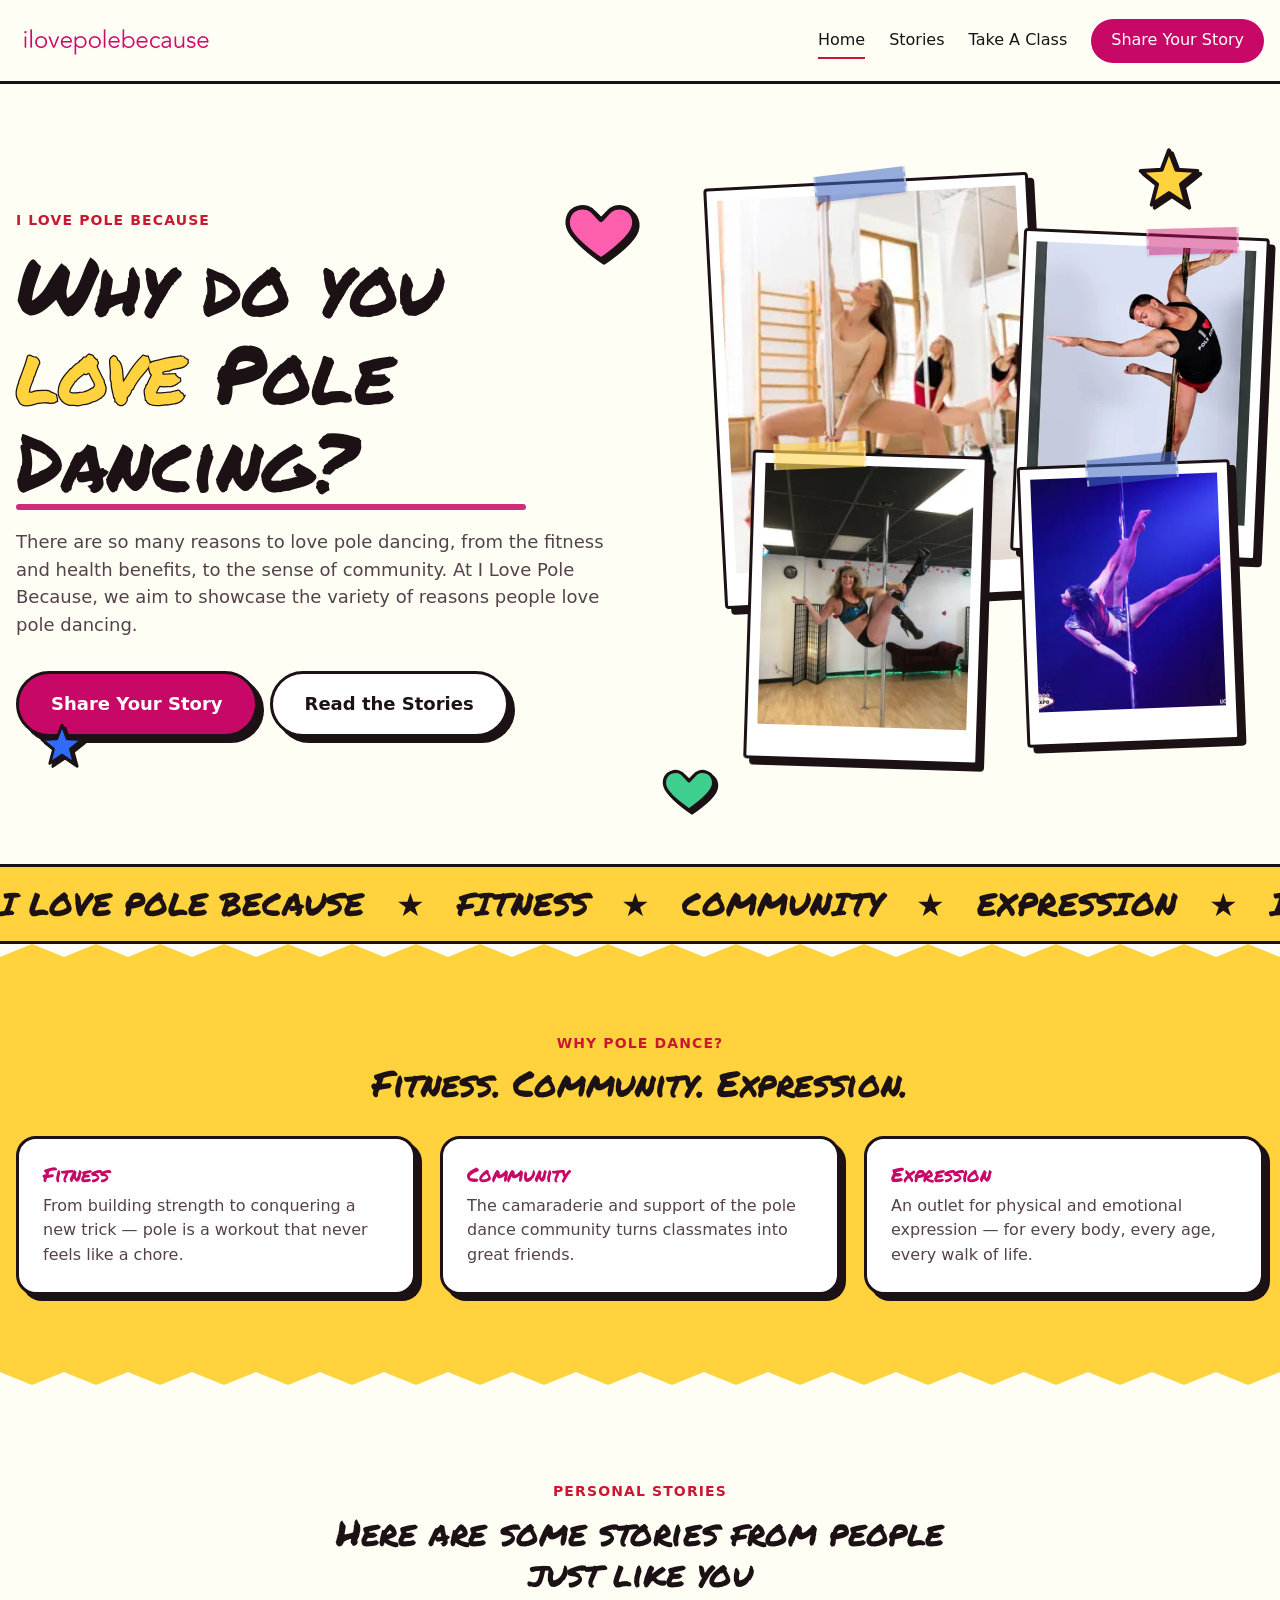
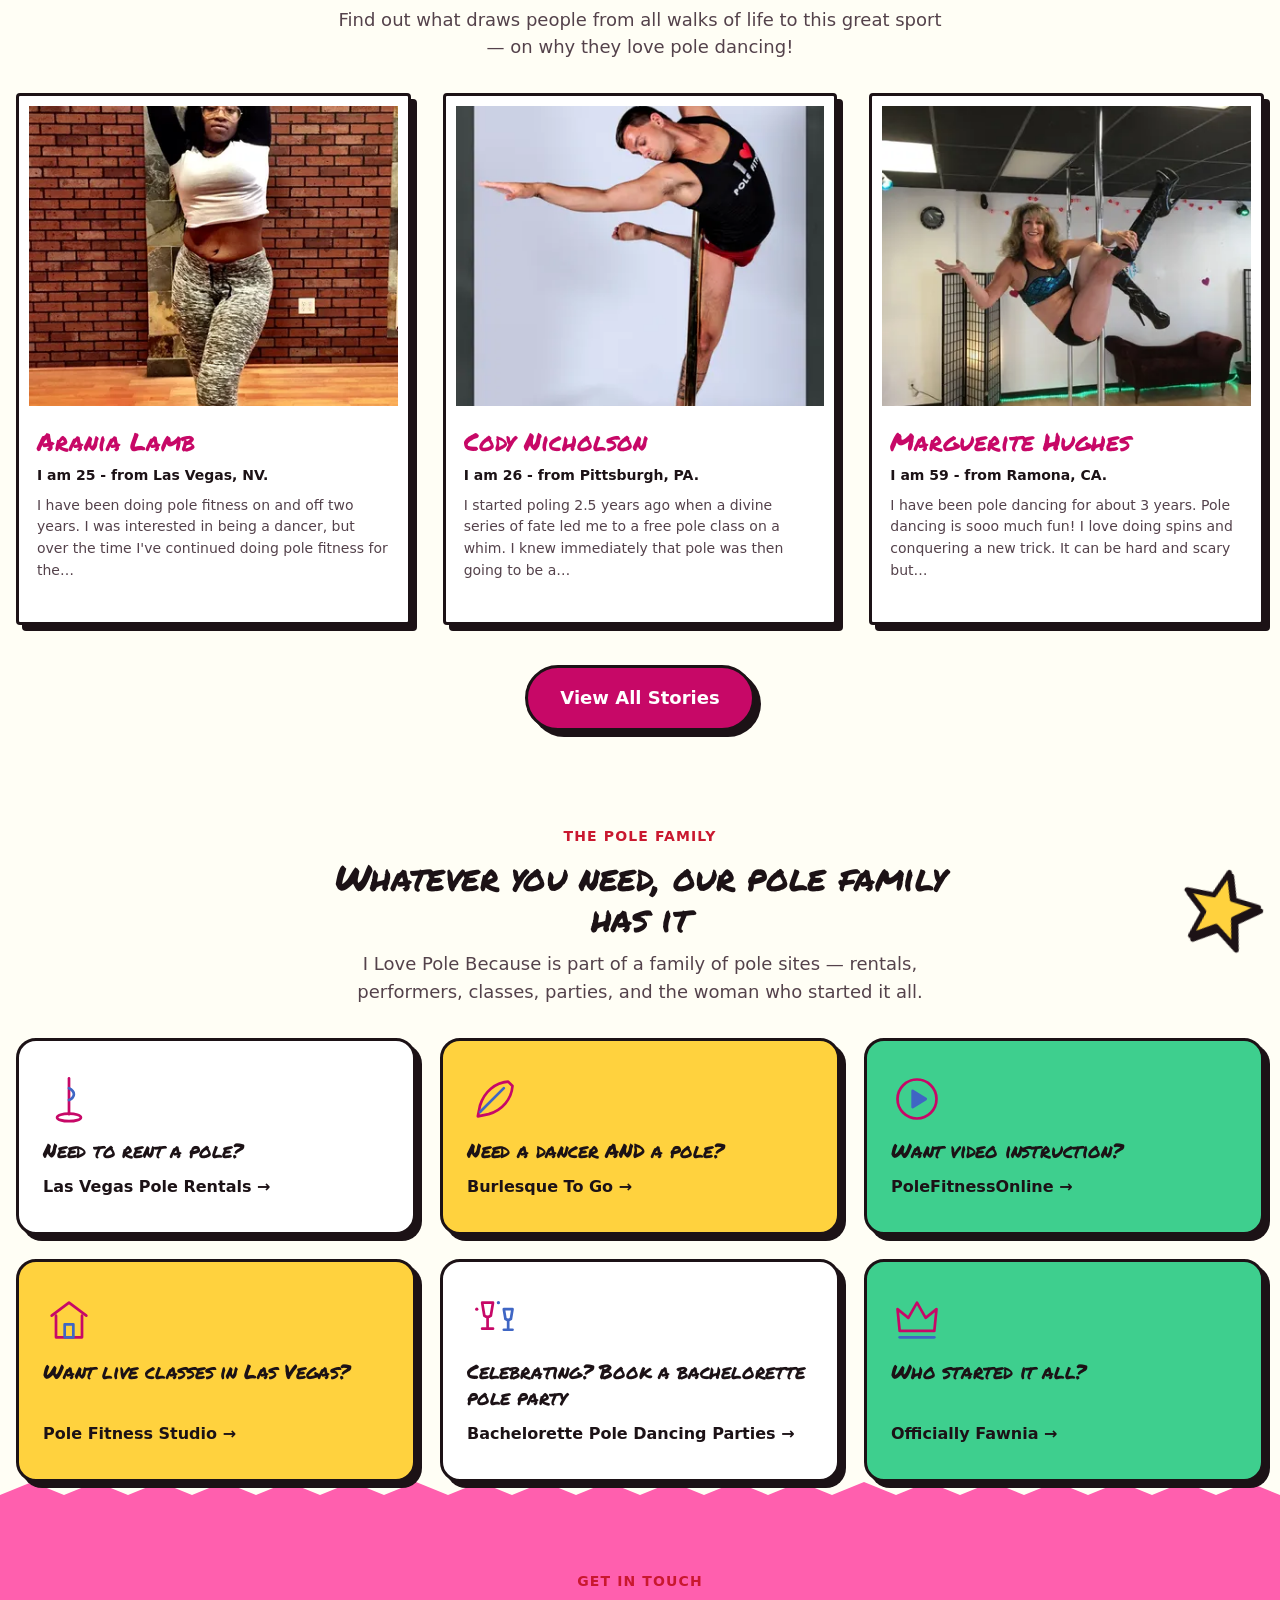
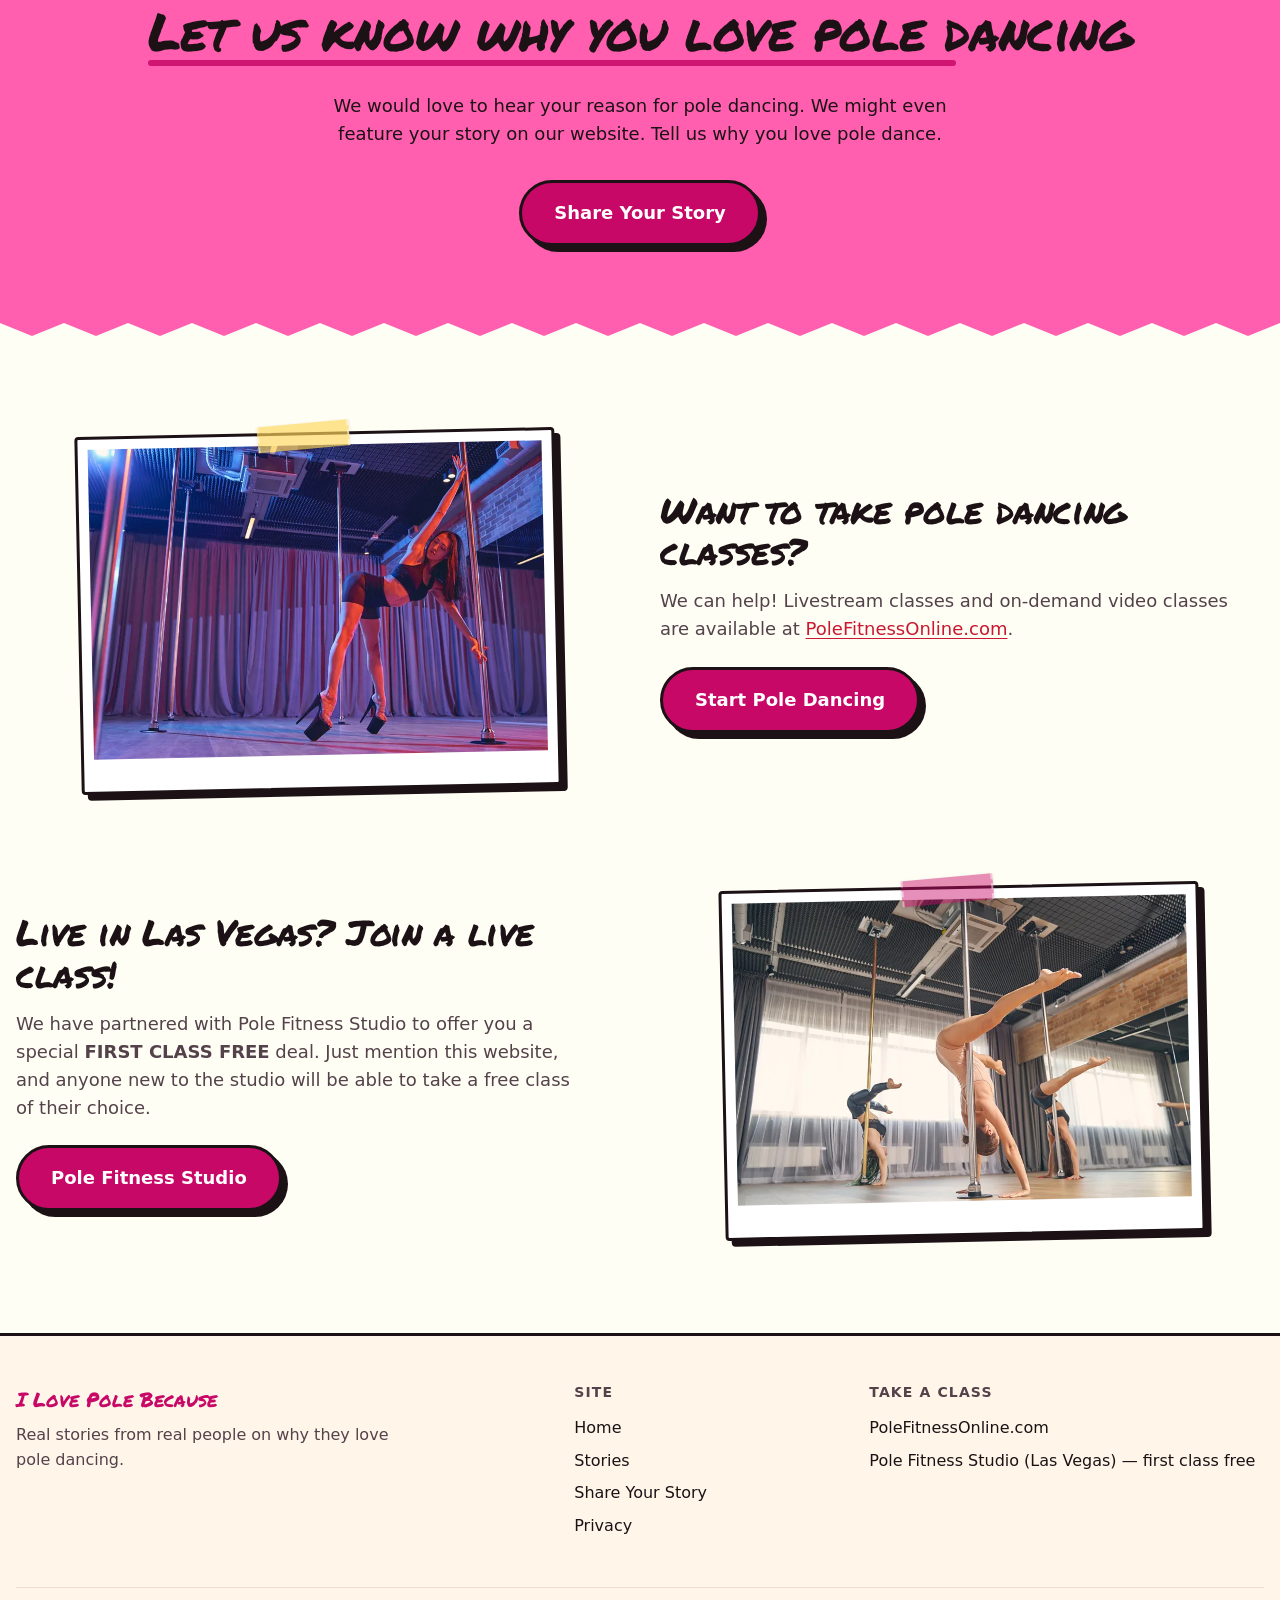
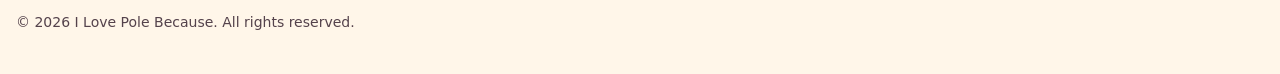
==== index.html @ b6f9822b "website" ====
<!DOCTYPE html><html lang=en><head><meta charset=utf-8><meta content="width=device-width,initial-scale=1" name=viewport><meta content="IE=edge" http-equiv=X-UA-Compatible><title>Why Do You Love Pole Dancing? | I Love Pole Because</title><meta content="There are so many reasons to love pole dancing — fitness, community, expression. Read real stories from real people and share your own reason." name=description><link href=https://ilovepolebecause.com/ rel=canonical><meta content=website property=og:type><meta content="Why Do You Love Pole Dancing? | I Love Pole Because" property=og:title><meta content="There are so many reasons to love pole dancing — fitness, community, expression. Read real stories from real people and share your own reason." property=og:description><meta content=https://ilovepolebecause.com/ property=og:url><meta content=https://ilovepolebecause.com/og-image.png property=og:image><meta content="I Love Pole Because" property=og:site_name><meta content=summary_large_image name=twitter:card><meta content="Why Do You Love Pole Dancing? | I Love Pole Because" name=twitter:title><meta content="There are so many reasons to love pole dancing — fitness, community, expression. Read real stories from real people and share your own reason." name=twitter:description><meta content=https://ilovepolebecause.com/og-image.png name=twitter:image><link href=/favicon.svg rel=icon type=image/svg+xml><link href=/apple-touch-icon.png rel=apple-touch-icon sizes=180x180><link href=/site.webmanifest rel=manifest><script type=application/ld+json>{"@context":"https://schema.org","@type":"WebSite","name":"I Love Pole Because","url":"https://ilovepolebecause.com/","description":"Community stories on why people love pole dancing — fitness, community, and expression."}</script><script type=application/ld+json>{"@context":"https://schema.org","@type":"Organization","name":"I Love Pole Because","url":"https://ilovepolebecause.com/","logo":"https://ilovepolebecause.com/apple-touch-icon.png"}</script><meta content="Astro v4.16.19" name=generator><link href=/_astro/privacy.BnAKYI0w.css rel=stylesheet><link href=/_astro/index.BjNlOLE4.css rel=stylesheet><style>.btn[data-astro-cid-vnzlvqnm]{display:inline-flex;align-items:center;justify-content:center;gap:var(--space-2);padding:var(--space-3) var(--space-6);border-radius:var(--radius-full);font:inherit;font-weight:var(--fw-bold);text-decoration:none;cursor:pointer;border:var(--border-chunky);box-shadow:var(--shadow-hard);transition:transform var(--duration-fast) var(--ease-out),box-shadow var(--duration-fast) var(--ease-out),background var(--duration-fast) var(--ease-out);min-height:48px;min-width:44px}.btn[data-astro-cid-vnzlvqnm]:hover{transform:translate(-2px,-2px);box-shadow:var(--shadow-hard-lg)}.btn[data-astro-cid-vnzlvqnm]:active{transform:translate(2px,2px);box-shadow:var(--shadow-hard-sm)}.btn--lg[data-astro-cid-vnzlvqnm]{padding:var(--space-4) var(--space-8);font-size:var(--fs-lg)}.btn--primary[data-astro-cid-vnzlvqnm]{background:var(--color-primary);color:var(--color-primary-contrast)}.btn--secondary[data-astro-cid-vnzlvqnm]{background:var(--color-pop-yellow);color:var(--color-ink)}.btn--ghost[data-astro-cid-vnzlvqnm]{background:#fff;color:var(--color-ink)}.btn--full[data-astro-cid-vnzlvqnm]{width:100%}@media (prefers-reduced-motion:reduce){.btn[data-astro-cid-vnzlvqnm]:active,.btn[data-astro-cid-vnzlvqnm]:hover{transform:none}}</style><script type=module>const m=document.documentElement;m.classList.add("js");const u=window.matchMedia("(prefers-reduced-motion: reduce)").matches,a=document.querySelectorAll(".reveal, .reveal-scale, [data-stagger]");if(document.querySelectorAll("[data-stagger]").forEach(e=>{Array.from(e.children).forEach((e,t)=>{e.style.transitionDelay=u?"0ms":80*t+"ms"})}),u||!("IntersectionObserver"in window))a.forEach(e=>e.classList.add("in-view"));else{const e=e=>{e.classList.add("in-view")},t=new IntersectionObserver(n=>{for(const o of n)o.isIntersecting&&(e(o.target),t.unobserve(o.target))},{threshold:0,rootMargin:"0px 0px -6% 0px"});let n=!1;const o=()=>{n=!1;const o=window.innerHeight;a.forEach(n=>{if(n.classList.contains("in-view"))return;const r=n.getBoundingClientRect();r.top<.94*o&&r.bottom>0&&(e(n),t.unobserve(n))})},r=()=>{n||(n=!0,requestAnimationFrame(o))};window.addEventListener("scroll",r,{passive:!0}),window.addEventListener("resize",r,{passive:!0}),window.addEventListener("load",o),setTimeout(o,300),setTimeout(()=>{a.forEach(e)},3500),a.forEach(e=>t.observe(e))}const n=document.getElementById("mobile-nav-toggle"),o=document.getElementById("mobile-nav-drawer");if(o&&o.parentElement!==document.body&&document.body.appendChild(o),n&&o){const e=()=>{n.setAttribute("aria-expanded","false"),n.setAttribute("aria-label","Open menu"),o.setAttribute("hidden",""),document.body.style.overflow=""},t=()=>{n.setAttribute("aria-expanded","true"),n.setAttribute("aria-label","Close menu"),o.removeAttribute("hidden"),document.body.style.overflow="hidden",o.querySelector("a")?.focus()};n.addEventListener("click",()=>{"true"===n.getAttribute("aria-expanded")?e():t()}),o.addEventListener("click",t=>{t.target.closest("a")&&e()}),document.addEventListener("keydown",t=>{"Escape"===t.key&&"true"===n.getAttribute("aria-expanded")&&(e(),n.focus())})}</script><script type=module src=/_astro/page.DTIbhfSr.js></script></head><body><a href=#main class=skip-link>Skip to content</a><header class=site-header data-astro-cid-3ef6ksr2><div class=container data-astro-cid-3ef6ksr2><a href=/ class=logo aria-label="I Love Pole Because — home" data-astro-cid-3ef6ksr2><img alt="I Love Pole Because" decoding=async height=57 loading=eager src=/_astro/logo.DSgeP44o_1HHXgK.webp srcset="/_astro/logo.DSgeP44o_ZuIEVB.webp, /_astro/logo.DSgeP44o_1AsokJ.webp 2x" width=200 data-astro-cid-3ef6ksr2></a><nav aria-label=Primary class=primary-nav data-astro-cid-dmqpwcec><ul data-astro-cid-dmqpwcec><li data-astro-cid-dmqpwcec><a href=/ data-astro-cid-dmqpwcec aria-current=page>Home</a></li><li data-astro-cid-dmqpwcec><a href=/stories data-astro-cid-dmqpwcec>Stories</a></li><li data-astro-cid-dmqpwcec><a href=https://www.polefitnessonline.com rel="noopener noreferrer" target=_blank data-astro-cid-dmqpwcec>Take A Class</a></li><li data-astro-cid-dmqpwcec><a href=/share-your-story class=nav-cta data-astro-cid-dmqpwcec>Share Your Story</a></li></ul></nav><div class=mobile-nav-wrap data-astro-cid-37bvxqo4><button aria-controls=mobile-nav-drawer aria-expanded=false aria-label="Open menu" data-astro-cid-37bvxqo4 id=mobile-nav-toggle type=button><svg viewBox="0 0 24 24" aria-hidden=true class=icon-open height=26 width=26 data-astro-cid-37bvxqo4><path d="M3 6h18v2.5H3zM3 10.75h18v2.5H3zM3 15.5h18V18H3z" fill=currentColor data-astro-cid-37bvxqo4></path></svg> <svg viewBox="0 0 24 24" aria-hidden=true class=icon-close height=26 width=26 data-astro-cid-37bvxqo4><path d="M5.3 3.5 12 10.2l6.7-6.7 1.8 1.8L13.8 12l6.7 6.7-1.8 1.8L12 13.8l-6.7 6.7-1.8-1.8L10.2 12 3.5 5.3z" fill=currentColor data-astro-cid-37bvxqo4></path></svg></button><div class=drawer data-astro-cid-37bvxqo4 hidden id=mobile-nav-drawer><nav aria-label="Mobile primary" data-astro-cid-37bvxqo4><ul data-astro-cid-37bvxqo4><li data-astro-cid-37bvxqo4><a href=/ data-astro-cid-37bvxqo4>Home</a></li><li data-astro-cid-37bvxqo4><a href=/stories data-astro-cid-37bvxqo4>Stories</a></li><li data-astro-cid-37bvxqo4><a href=/share-your-story data-astro-cid-37bvxqo4>Share Your Story</a></li><li data-astro-cid-37bvxqo4><a href=https://www.polefitnessonline.com rel="noopener noreferrer" target=_blank data-astro-cid-37bvxqo4>Take A Class</a></li></ul></nav></div></div></div></header><main id=main><section class=hero data-astro-cid-j7pv25f6><svg viewBox="0 0 24 24" aria-hidden=true class="sticker doodle doodle-heart-1" height=76 width=76 data-astro-cid-j7pv25f6><path d="M12 21s-7.5-4.9-9.8-9C.6 9 1.7 5.6 4.8 4.7c1.9-.6 4 .1 5.2 1.7L12 8.5l2-2.1c1.2-1.6 3.3-2.3 5.2-1.7 3.1.9 4.2 4.3 2.6 7.3-2.3 4.1-9.8 9-9.8 9z" fill=var(--color-pop-pink) stroke=var(--color-ink) stroke-linejoin=round stroke-width=1.4 data-astro-cid-j7pv25f6></path></svg> <svg viewBox="0 0 24 24" aria-hidden=true class="sticker doodle doodle--slow doodle-star-1" height=68 width=68 data-astro-cid-j7pv25f6><path d="m12 1.5 2.6 6.9 7.4.4-5.8 4.7 1.9 7.2L12 16.6l-6.1 4.1 1.9-7.2L2 8.8l7.4-.4z" fill=var(--color-pop-yellow) stroke=var(--color-ink) stroke-linejoin=round stroke-width=1.4 data-astro-cid-j7pv25f6></path></svg> <svg viewBox="0 0 24 24" aria-hidden=true class="sticker doodle doodle-star-2" height=48 width=48 data-astro-cid-j7pv25f6><path d="m12 1.5 2.6 6.9 7.4.4-5.8 4.7 1.9 7.2L12 16.6l-6.1 4.1 1.9-7.2L2 8.8l7.4-.4z" fill=var(--color-pop-blue) stroke=var(--color-ink) stroke-linejoin=round stroke-width=1.4 data-astro-cid-j7pv25f6></path></svg> <svg viewBox="0 0 24 24" aria-hidden=true class="sticker doodle doodle--slow doodle-heart-2" height=56 width=56 data-astro-cid-j7pv25f6><path d="M12 21s-7.5-4.9-9.8-9C.6 9 1.7 5.6 4.8 4.7c1.9-.6 4 .1 5.2 1.7L12 8.5l2-2.1c1.2-1.6 3.3-2.3 5.2-1.7 3.1.9 4.2 4.3 2.6 7.3-2.3 4.1-9.8 9-9.8 9z" fill=var(--color-pop-mint) stroke=var(--color-ink) stroke-linejoin=round stroke-width=1.4 data-astro-cid-j7pv25f6></path></svg><div class=container data-astro-cid-j7pv25f6><div class="reveal copy" data-astro-cid-j7pv25f6><p class=eyebrow data-astro-cid-j7pv25f6>I Love Pole Because</p><h1 class=marker-underline data-astro-cid-j7pv25f6>Why do you <span class=text-outline data-astro-cid-j7pv25f6>love</span> Pole Dancing?</h1><p class=subtitle data-astro-cid-j7pv25f6>There are so many reasons to love pole dancing, from the fitness and health benefits, to the sense of community. At I Love Pole Because, we aim to showcase the variety of reasons people love pole dancing.</p><div class=ctas data-astro-cid-j7pv25f6><a href=/share-your-story class="btn btn--lg btn--primary" data-astro-cid-vnzlvqnm>Share Your Story</a> <a href=/stories class="btn btn--lg btn--ghost" data-astro-cid-vnzlvqnm>Read the Stories</a></div></div><div class="collage reveal-scale" data-astro-cid-j7pv25f6 aria-label="A scrapbook collage of pole dancers from our community" role=img><figure class="polaroid c1" data-astro-cid-j7pv25f6><span aria-hidden=true class="tape tape-c1" data-astro-cid-j7pv25f6></span> <img alt="Pole dancer holding a graceful pose mid-spin" decoding=async height=833 loading=eager src=/_astro/hero-poledancing.CR6khk5w_2xs3o.webp srcset="/_astro/hero-poledancing.CR6khk5w_1PCtEp.webp 420w, /_astro/hero-poledancing.CR6khk5w_Z9oNBc.webp 700w" width=1249 data-astro-cid-j7pv25f6 sizes="(min-width: 1024px) 22rem, 60vw"></figure><figure class="polaroid c2" data-astro-cid-j7pv25f6><span aria-hidden=true class="tape tape--pink tape-c2" data-astro-cid-j7pv25f6></span> <img alt="Cody holding a strength pose on the pole" decoding=async height=2115 loading=eager src=/_astro/cody-nicholson.CJRZMHO8_Z2mYiAW.webp srcset="/_astro/cody-nicholson.CJRZMHO8_Z1mJ6AX.webp 300w, /_astro/cody-nicholson.CJRZMHO8_MAdy4.webp 520w" width=1439 data-astro-cid-j7pv25f6 sizes="(min-width: 1024px) 16rem, 45vw"></figure><figure class="polaroid c3" data-astro-cid-j7pv25f6><span aria-hidden=true class="tape tape--yellow tape-c3" data-astro-cid-j7pv25f6></span> <img alt="Marguerite spinning on the pole" decoding=async height=1600 loading=lazy src=/_astro/marguerite-hughes.D23QS0Qe_ZQMxcm.webp srcset="/_astro/marguerite-hughes.D23QS0Qe_B0l0O.webp 300w, /_astro/marguerite-hughes.D23QS0Qe_Z2iQsD5.webp 520w" width=1200 data-astro-cid-j7pv25f6 sizes="(min-width: 1024px) 15rem, 42vw"></figure><figure class="polaroid c4" data-astro-cid-j7pv25f6><span aria-hidden=true class="tape tape-c4" data-astro-cid-j7pv25f6></span> <img alt="Boris performing at Pole Expo in Las Vegas" decoding=async height=3541 loading=lazy src=/_astro/boris-kynonesz.UvV1H9ny_2n1Uyz.webp srcset="/_astro/boris-kynonesz.UvV1H9ny_Z1MufNr.webp 300w, /_astro/boris-kynonesz.UvV1H9ny_mP4lA.webp 520w" width=3541 data-astro-cid-j7pv25f6 sizes="(min-width: 1024px) 14rem, 40vw"></figure></div></div></section><div class=marquee role=presentation><div class=marquee-track><div class=marquee-chunk><span>I LOVE POLE BECAUSE</span><span aria-hidden=true>★</span><span>FITNESS</span><span aria-hidden=true>★</span><span>COMMUNITY</span><span aria-hidden=true>★</span><span>EXPRESSION</span><span aria-hidden=true>★</span></div><div class=marquee-chunk aria-hidden=true><span>I LOVE POLE BECAUSE</span><span>★</span><span>FITNESS</span><span>★</span><span>COMMUNITY</span><span>★</span><span>EXPRESSION</span><span>★</span></div></div></div><svg viewBox="0 0 1200 26" aria-hidden=true class=zigzag preserveAspectRatio=none><path d="M0 26 L0 13 L30 0 L60 13 L90 0 L120 13 L150 0 L180 13 L210 0 L240 13 L270 0 L300 13 L330 0 L360 13 L390 0 L420 13 L450 0 L480 13 L510 0 L540 13 L570 0 L600 13 L630 0 L660 13 L690 0 L720 13 L750 0 L780 13 L810 0 L840 13 L870 0 L900 13 L930 0 L960 13 L990 0 L1020 13 L1050 0 L1080 13 L1110 0 L1140 13 L1170 0 L1200 13 L1200 26 Z" fill=var(--color-pop-yellow)></path></svg><section class="band band--yellow reasons-band" data-astro-cid-j7pv25f6><div class=container data-astro-cid-j7pv25f6><header class="section-header section-header--center" data-astro-cid-wk2votdk><p class=eyebrow data-astro-cid-wk2votdk>Why Pole Dance?</p><h2 data-astro-cid-wk2votdk>Fitness. Community. Expression.</h2></header><div class="grid reasons" data-astro-cid-j7pv25f6 data-stagger><div class=card data-astro-cid-dohjnao5><h3 data-astro-cid-dohjnao5>Fitness</h3><p data-astro-cid-dohjnao5>From building strength to conquering a new trick — pole is a workout that never feels like a chore.</p></div><div class=card data-astro-cid-dohjnao5><h3 data-astro-cid-dohjnao5>Community</h3><p data-astro-cid-dohjnao5>The camaraderie and support of the pole dance community turns classmates into great friends.</p></div><div class=card data-astro-cid-dohjnao5><h3 data-astro-cid-dohjnao5>Expression</h3><p data-astro-cid-dohjnao5>An outlet for physical and emotional expression — for every body, every age, every walk of life.</p></div></div></div></section><svg viewBox="0 0 1200 26" aria-hidden=true class=zigzag preserveAspectRatio=none style=transform:scaleY(-1)><path d="M0 26 L0 13 L30 0 L60 13 L90 0 L120 13 L150 0 L180 13 L210 0 L240 13 L270 0 L300 13 L330 0 L360 13 L390 0 L420 13 L450 0 L480 13 L510 0 L540 13 L570 0 L600 13 L630 0 L660 13 L690 0 L720 13 L750 0 L780 13 L810 0 L840 13 L870 0 L900 13 L930 0 L960 13 L990 0 L1020 13 L1050 0 L1080 13 L1110 0 L1140 13 L1170 0 L1200 13 L1200 26 Z" fill=var(--color-pop-yellow)></path></svg><section class=container data-astro-cid-j7pv25f6><header class="section-header section-header--center" data-astro-cid-wk2votdk><p class=eyebrow data-astro-cid-wk2votdk>Personal Stories</p><h2 data-astro-cid-wk2votdk>Here are some stories from people just like you</h2><p class=description data-astro-cid-wk2votdk>Find out what draws people from all walks of life to this great sport — on why they love pole dancing!</p></header><div class="grid highlights" data-astro-cid-j7pv25f6 data-stagger><a href=/stories#arania-lamb class="polaroid story-polaroid" data-astro-cid-j7pv25f6><img alt="Arania mid-pose on the pole in Las Vegas" decoding=async height=1610 loading=lazy src=/_astro/arania-lamb.CVPD_vzg_1etMOR.webp srcset="/_astro/arania-lamb.CVPD_vzg_1w9VDp.webp 400w, /_astro/arania-lamb.CVPD_vzg_DlVoa.webp 800w" width=896 data-astro-cid-j7pv25f6 sizes="(min-width: 768px) 30vw, 100vw"><p class=story-name data-astro-cid-j7pv25f6>Arania Lamb</p><p class=story-byline data-astro-cid-j7pv25f6>I am 25 - from Las Vegas, NV.</p><p class=story-excerpt data-astro-cid-j7pv25f6>I have been doing pole fitness on and off two years. I was interested in being a dancer, but over the time I&#39;ve continued doing pole fitness for the…</p></a><a href=/stories#cody-nicholson class="polaroid story-polaroid" data-astro-cid-j7pv25f6><img alt="Cody holding a strength pose on the pole" decoding=async height=2115 loading=lazy src=/_astro/cody-nicholson.CJRZMHO8_EKPbe.webp srcset="/_astro/cody-nicholson.CJRZMHO8_xejRD.webp 400w, /_astro/cody-nicholson.CJRZMHO8_ZkyFmB.webp 800w" width=1439 data-astro-cid-j7pv25f6 sizes="(min-width: 768px) 30vw, 100vw"><p class=story-name data-astro-cid-j7pv25f6>Cody Nicholson</p><p class=story-byline data-astro-cid-j7pv25f6>I am 26 - from Pittsburgh, PA.</p><p class=story-excerpt data-astro-cid-j7pv25f6>I started poling 2.5 years ago when a divine series of fate led me to a free pole class on a whim. I knew immediately that pole was then going to be a…</p></a><a href=/stories#marguerite-hughes class="polaroid story-polaroid" data-astro-cid-j7pv25f6><img alt="Marguerite spinning on the pole" decoding=async height=1600 loading=lazy src=/_astro/marguerite-hughes.D23QS0Qe_Z1qF8sA.webp srcset="/_astro/marguerite-hughes.D23QS0Qe_Z2kbk74.webp 400w, /_astro/marguerite-hughes.D23QS0Qe_1RcNrC.webp 800w" width=1200 data-astro-cid-j7pv25f6 sizes="(min-width: 768px) 30vw, 100vw"><p class=story-name data-astro-cid-j7pv25f6>Marguerite Hughes</p><p class=story-byline data-astro-cid-j7pv25f6>I am 59 - from Ramona, CA.</p><p class=story-excerpt data-astro-cid-j7pv25f6>I have been pole dancing for about 3 years. Pole dancing is sooo much fun! I love doing spins and conquering a new trick. It can be hard and scary but…</p></a></div><div class="reveal center-cta" data-astro-cid-j7pv25f6><a href=/stories class="btn btn--lg btn--primary" data-astro-cid-vnzlvqnm>View All Stories</a></div></section><section class="container reveal pole-family" data-astro-cid-lt72vqnu id=pole-family><svg viewBox="0 0 24 24" aria-hidden=true class="sticker corner-sticker" height=88 width=88 data-astro-cid-lt72vqnu><path d="m12 1.5 2.6 6.9 7.4.4-5.8 4.7 1.9 7.2L12 16.6l-6.1 4.1 1.9-7.2L2 8.8l7.4-.4z" fill=var(--color-pop-yellow) stroke=var(--color-ink) stroke-linejoin=round stroke-width=1.4 data-astro-cid-lt72vqnu></path></svg><header class="section-header section-header--center" data-astro-cid-wk2votdk><p class=eyebrow data-astro-cid-wk2votdk>The Pole Family</p><h2 data-astro-cid-wk2votdk>Whatever you need, our pole family has it</h2><p class=description data-astro-cid-wk2votdk>I Love Pole Because is part of a family of pole sites — rentals, performers, classes, parties, and the woman who started it all.</p></header><div class=family-grid data-stagger data-astro-cid-lt72vqnu><a href=https://lasvegaspolerentals.com class=family-card rel="noopener noreferrer" target=_blank data-astro-cid-lt72vqnu><span aria-hidden=true class=icon data-astro-cid-lt72vqnu><svg viewBox="0 0 48 48" data-astro-cid-lt72vqnu fill=none stroke=currentColor stroke-width=2.5 stroke-linecap=round><line data-astro-cid-lt72vqnu x1=24 x2=24 y1=5 y2=38></line><ellipse cx=24 cy=41 data-astro-cid-lt72vqnu rx=11 ry=3.5></ellipse><path d="M24 14c6 3 6 8 0 11" data-astro-cid-lt72vqnu stroke=var(--color-secondary)></path></svg></span><h3 class=question data-astro-cid-lt72vqnu>Need to rent a pole?</h3><p class=site-name data-astro-cid-lt72vqnu><span data-astro-cid-lt72vqnu>Las Vegas Pole Rentals</span> <span aria-hidden=true class=arrow data-astro-cid-lt72vqnu>→</span></p></a><a href=https://burlesquetogo.com class=family-card rel="noopener noreferrer" target=_blank data-astro-cid-lt72vqnu><span aria-hidden=true class=icon data-astro-cid-lt72vqnu><svg viewBox="0 0 48 48" data-astro-cid-lt72vqnu fill=none stroke=currentColor stroke-width=2.5 stroke-linecap=round stroke-linejoin=round><path d="M38 8c-12 1-22 9-26 22l-2 10 10-2c13-4 21-14 22-26z" data-astro-cid-lt72vqnu></path><path d="M12 36 34 14" data-astro-cid-lt72vqnu stroke=var(--color-secondary)></path></svg></span><h3 class=question data-astro-cid-lt72vqnu>Need a dancer AND a pole?</h3><p class=site-name data-astro-cid-lt72vqnu><span data-astro-cid-lt72vqnu>Burlesque To Go</span> <span aria-hidden=true class=arrow data-astro-cid-lt72vqnu>→</span></p></a><a href=https://www.polefitnessonline.com class=family-card rel="noopener noreferrer" target=_blank data-astro-cid-lt72vqnu><span aria-hidden=true class=icon data-astro-cid-lt72vqnu><svg viewBox="0 0 48 48" data-astro-cid-lt72vqnu fill=none stroke=currentColor stroke-width=2.5 stroke-linejoin=round><circle cx=24 cy=24 data-astro-cid-lt72vqnu r=18></circle><path d="M20 16.5 32 24l-12 7.5z" fill=var(--color-secondary) stroke=var(--color-secondary) data-astro-cid-lt72vqnu></path></svg></span><h3 class=question data-astro-cid-lt72vqnu>Want video instruction?</h3><p class=site-name data-astro-cid-lt72vqnu><span data-astro-cid-lt72vqnu>PoleFitnessOnline</span> <span aria-hidden=true class=arrow data-astro-cid-lt72vqnu>→</span></p></a><a href=https://www.polefitnessstudio.com class=family-card rel="noopener noreferrer" target=_blank data-astro-cid-lt72vqnu><span aria-hidden=true class=icon data-astro-cid-lt72vqnu><svg viewBox="0 0 48 48" data-astro-cid-lt72vqnu fill=none stroke=currentColor stroke-width=2.5 stroke-linecap=round stroke-linejoin=round><path d="M8 20 24 8l16 12" data-astro-cid-lt72vqnu></path><path d="M12 20v20h24V20" data-astro-cid-lt72vqnu></path><rect data-astro-cid-lt72vqnu height=12 stroke=var(--color-secondary) width=8 x=20 y=28></rect></svg></span><h3 class=question data-astro-cid-lt72vqnu>Want live classes in Las Vegas?</h3><p class=site-name data-astro-cid-lt72vqnu><span data-astro-cid-lt72vqnu>Pole Fitness Studio</span> <span aria-hidden=true class=arrow data-astro-cid-lt72vqnu>→</span></p></a><a href=https://www.bachelorettepoledancingparties.com class=family-card rel="noopener noreferrer" target=_blank data-astro-cid-lt72vqnu><span aria-hidden=true class=icon data-astro-cid-lt72vqnu><svg viewBox="0 0 48 48" data-astro-cid-lt72vqnu fill=none stroke=currentColor stroke-width=2.5 stroke-linecap=round stroke-linejoin=round><path d="M14 8h10l-2 12a5 5 0 0 1-6 0z" data-astro-cid-lt72vqnu></path><line data-astro-cid-lt72vqnu x1=19 x2=19 y1=22 y2=32></line><line data-astro-cid-lt72vqnu x1=14 x2=24 y1=32 y2=32></line><path d="M34 14h8l-1.5 9a4 4 0 0 1-5 0z" data-astro-cid-lt72vqnu stroke=var(--color-secondary)></path><line data-astro-cid-lt72vqnu x1=38 x2=38 y1=25 y2=33 stroke=var(--color-secondary)></line><line data-astro-cid-lt72vqnu x1=34 x2=42 y1=33 y2=33 stroke=var(--color-secondary)></line><circle cx=29 cy=8 data-astro-cid-lt72vqnu r=1.5 fill=var(--color-secondary) stroke=none></circle><circle cx=9 cy=14 data-astro-cid-lt72vqnu r=1.5 fill=currentColor stroke=none></circle></svg></span><h3 class=question data-astro-cid-lt72vqnu>Celebrating? Book a bachelorette pole party</h3><p class=site-name data-astro-cid-lt72vqnu><span data-astro-cid-lt72vqnu>Bachelorette Pole Dancing Parties</span> <span aria-hidden=true class=arrow data-astro-cid-lt72vqnu>→</span></p></a><a href=https://www.officiallyfawnia.com class=family-card rel="noopener noreferrer" target=_blank data-astro-cid-lt72vqnu><span aria-hidden=true class=icon data-astro-cid-lt72vqnu><svg viewBox="0 0 48 48" data-astro-cid-lt72vqnu fill=none stroke=currentColor stroke-width=2.5 stroke-linecap=round stroke-linejoin=round><path d="M8 34 6 14l10 8 8-14 8 14 10-8-2 20z" data-astro-cid-lt72vqnu></path><line data-astro-cid-lt72vqnu x1=8 x2=40 y1=40 y2=40 stroke=var(--color-secondary)></line></svg></span><h3 class=question data-astro-cid-lt72vqnu>Who started it all?</h3><p class=site-name data-astro-cid-lt72vqnu><span data-astro-cid-lt72vqnu>Officially Fawnia</span> <span aria-hidden=true class=arrow data-astro-cid-lt72vqnu>→</span></p></a></div></section><svg viewBox="0 0 1200 26" aria-hidden=true class=zigzag preserveAspectRatio=none><path d="M0 26 L0 13 L30 0 L60 13 L90 0 L120 13 L150 0 L180 13 L210 0 L240 13 L270 0 L300 13 L330 0 L360 13 L390 0 L420 13 L450 0 L480 13 L510 0 L540 13 L570 0 L600 13 L630 0 L660 13 L690 0 L720 13 L750 0 L780 13 L810 0 L840 13 L870 0 L900 13 L930 0 L960 13 L990 0 L1020 13 L1050 0 L1080 13 L1110 0 L1140 13 L1170 0 L1200 13 L1200 26 Z" fill=var(--color-pop-pink)></path></svg><section class="reveal band band--pink cta-band" data-astro-cid-j7pv25f6><div class=container data-astro-cid-j7pv25f6><p class=eyebrow data-astro-cid-j7pv25f6>Get In Touch</p><h2 data-astro-cid-j7pv25f6 class=marker-underline>Let us know why you love pole dancing</h2><p class=band-copy data-astro-cid-j7pv25f6>We would love to hear your reason for pole dancing. We might even feature your story on our website. Tell us why you love pole dance.</p><a href=/share-your-story class="btn btn--lg btn--primary" data-astro-cid-vnzlvqnm>Share Your Story</a></div></section><svg viewBox="0 0 1200 26" aria-hidden=true class=zigzag preserveAspectRatio=none style=transform:scaleY(-1)><path d="M0 26 L0 13 L30 0 L60 13 L90 0 L120 13 L150 0 L180 13 L210 0 L240 13 L270 0 L300 13 L330 0 L360 13 L390 0 L420 13 L450 0 L480 13 L510 0 L540 13 L570 0 L600 13 L630 0 L660 13 L690 0 L720 13 L750 0 L780 13 L810 0 L840 13 L870 0 L900 13 L930 0 L960 13 L990 0 L1020 13 L1050 0 L1080 13 L1110 0 L1140 13 L1170 0 L1200 13 L1200 26 Z" fill=var(--color-pop-pink)></path></svg><section class="container reveal funnel" data-astro-cid-j7pv25f6 aria-labelledby=online-classes><div class="polaroid funnel-media" data-astro-cid-j7pv25f6><span aria-hidden=true class="tape tape--yellow tape-funnel" data-astro-cid-j7pv25f6></span> <img alt="Pole fitness student practicing a move in an online class" decoding=async height=781 loading=lazy src=/_astro/online-classes.TZzqJ405_Z2ewTrG.webp srcset="/_astro/online-classes.TZzqJ405_Z1cgRD3.webp 480w, /_astro/online-classes.TZzqJ405_Z2lBUp3.webp 800w, /_astro/online-classes.TZzqJ405_ZGYODE.webp 1080w" width=1144 data-astro-cid-j7pv25f6 sizes="(min-width: 1024px) 45vw, 100vw"></div><div class=funnel-copy data-astro-cid-j7pv25f6><h2 data-astro-cid-j7pv25f6 id=online-classes>Want to take pole dancing classes?</h2><p data-astro-cid-j7pv25f6>We can help! Livestream classes and on-demand video classes are available at <a href=https://www.polefitnessonline.com rel="noopener noreferrer" target=_blank data-astro-cid-j7pv25f6>PoleFitnessOnline.com</a>.</p><a href=https://www.polefitnessonline.com class="btn btn--lg btn--primary" rel="noopener noreferrer" target=_blank data-astro-cid-vnzlvqnm>Start Pole Dancing</a></div></section><section class="container reveal funnel funnel--reverse" data-astro-cid-j7pv25f6 aria-labelledby=vegas-class><div class="polaroid funnel-media" data-astro-cid-j7pv25f6><span aria-hidden=true class="tape tape--pink tape-funnel" data-astro-cid-j7pv25f6></span> <img alt="Students on the poles during a live class at Pole Fitness Studio in Las Vegas" decoding=async height=800 loading=lazy src=/_astro/vegas-studio.CtRaunrr_1eo7gD.webp srcset="/_astro/vegas-studio.CtRaunrr_Z2ipLhu.webp 480w, /_astro/vegas-studio.CtRaunrr_1CqjKr.webp 800w, /_astro/vegas-studio.CtRaunrr_KRp2a.webp 1080w" width=1200 data-astro-cid-j7pv25f6 sizes="(min-width: 1024px) 45vw, 100vw"></div><div class=funnel-copy data-astro-cid-j7pv25f6><h2 data-astro-cid-j7pv25f6 id=vegas-class>Live in Las Vegas? Join a live class!</h2><p data-astro-cid-j7pv25f6>We have partnered with Pole Fitness Studio to offer you a special <strong data-astro-cid-j7pv25f6>FIRST CLASS FREE</strong> deal. Just mention this website, and anyone new to the studio will be able to take a free class of their choice.</p><a href=https://polefitnessstudio.com class="btn btn--lg btn--primary" rel="noopener noreferrer" target=_blank data-astro-cid-vnzlvqnm>Pole Fitness Studio</a></div></section></main><footer class=site-footer data-astro-cid-sz7xmlte><div class=container data-astro-cid-sz7xmlte><div class=grid data-astro-cid-sz7xmlte><div data-astro-cid-sz7xmlte><a href=/ class=logo data-astro-cid-sz7xmlte>I Love Pole Because</a><p class=tagline data-astro-cid-sz7xmlte>Real stories from real people on why they love pole dancing.</p></div><nav aria-label=Footer data-astro-cid-sz7xmlte><h2 data-astro-cid-sz7xmlte>Site</h2><ul data-astro-cid-sz7xmlte><li data-astro-cid-sz7xmlte><a href=/ data-astro-cid-sz7xmlte>Home</a></li><li data-astro-cid-sz7xmlte><a href=/stories data-astro-cid-sz7xmlte>Stories</a></li><li data-astro-cid-sz7xmlte><a href=/share-your-story data-astro-cid-sz7xmlte>Share Your Story</a></li><li data-astro-cid-sz7xmlte><a href=/privacy data-astro-cid-sz7xmlte>Privacy</a></li></ul></nav><nav aria-label="Take a class" data-astro-cid-sz7xmlte><h2 data-astro-cid-sz7xmlte>Take A Class</h2><ul data-astro-cid-sz7xmlte><li data-astro-cid-sz7xmlte><a href=https://www.polefitnessonline.com rel="noopener noreferrer" target=_blank data-astro-cid-sz7xmlte>PoleFitnessOnline.com</a></li><li data-astro-cid-sz7xmlte><a href=https://polefitnessstudio.com rel="noopener noreferrer" target=_blank data-astro-cid-sz7xmlte>Pole Fitness Studio (Las Vegas) — first class free</a></li></ul></nav></div><p class=copyright data-astro-cid-sz7xmlte>© 2026 I Love Pole Because. All rights reserved.</p></div></footer></body></html>
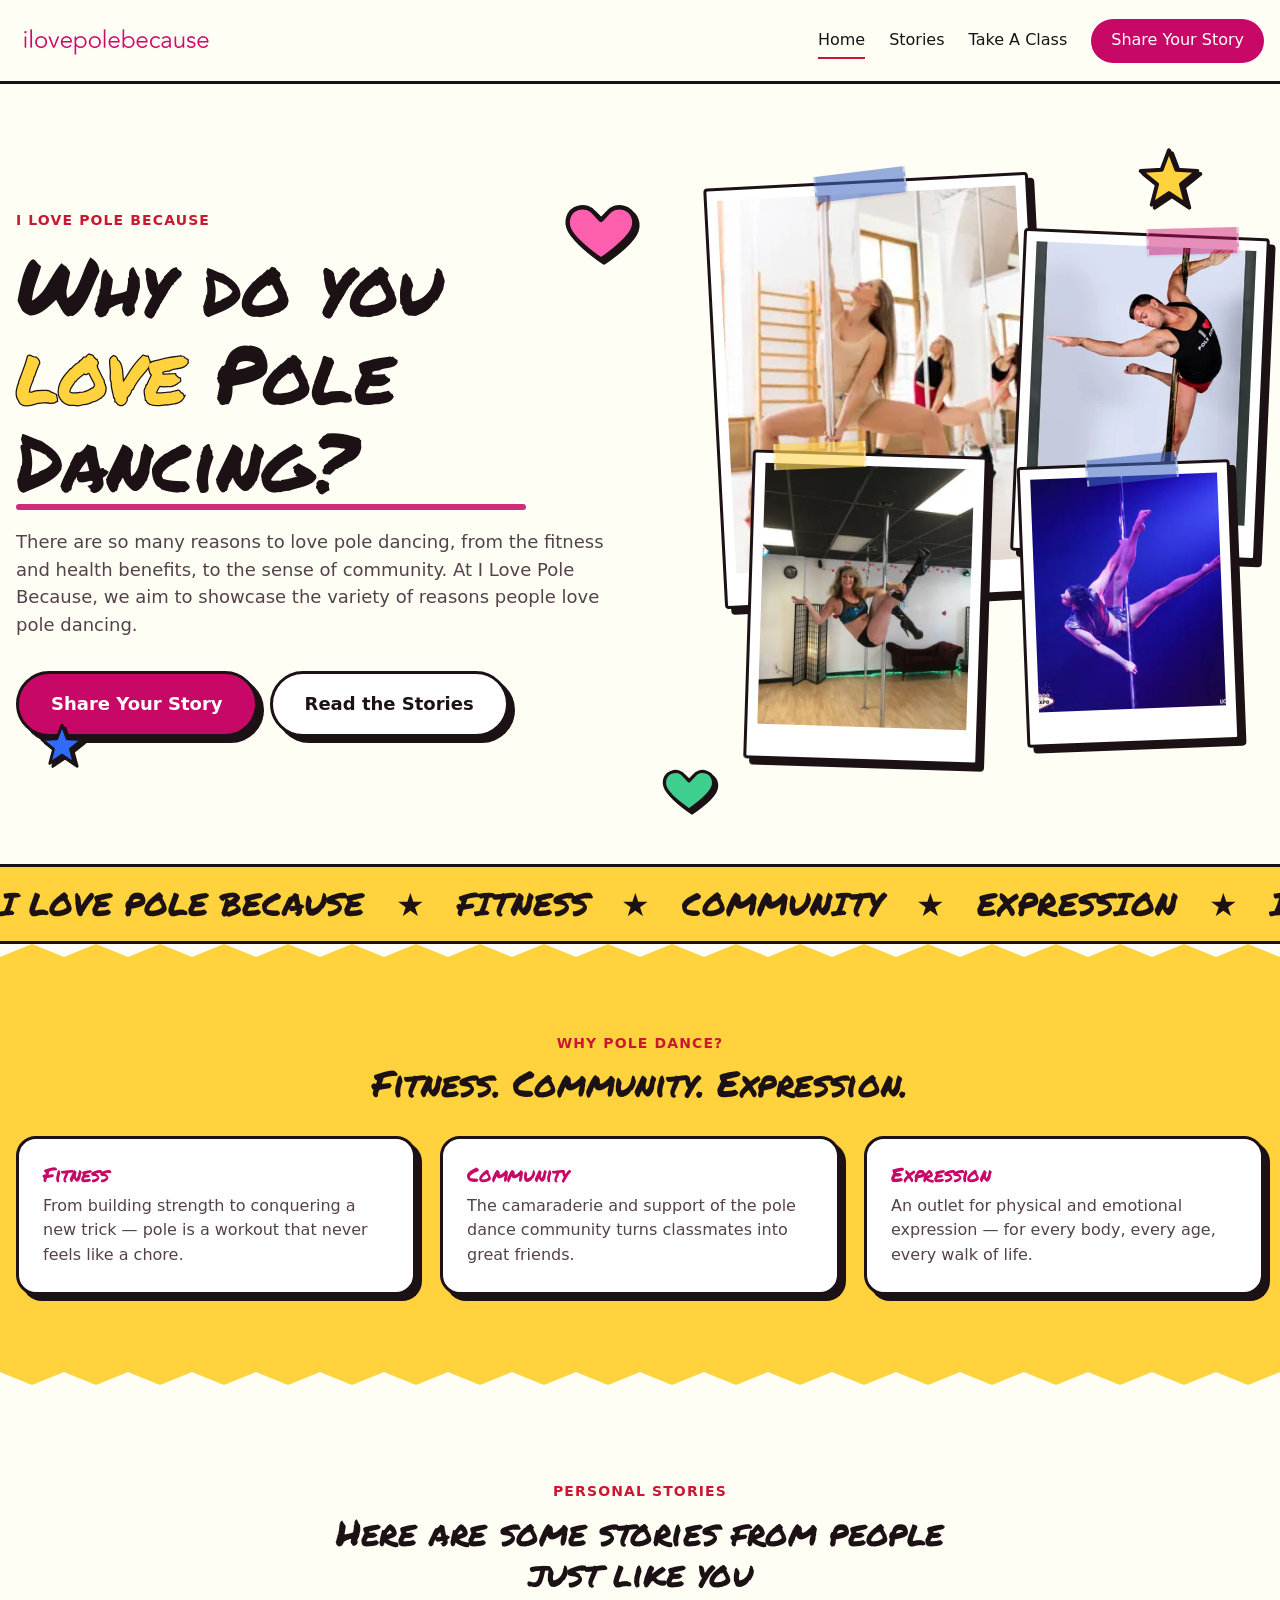
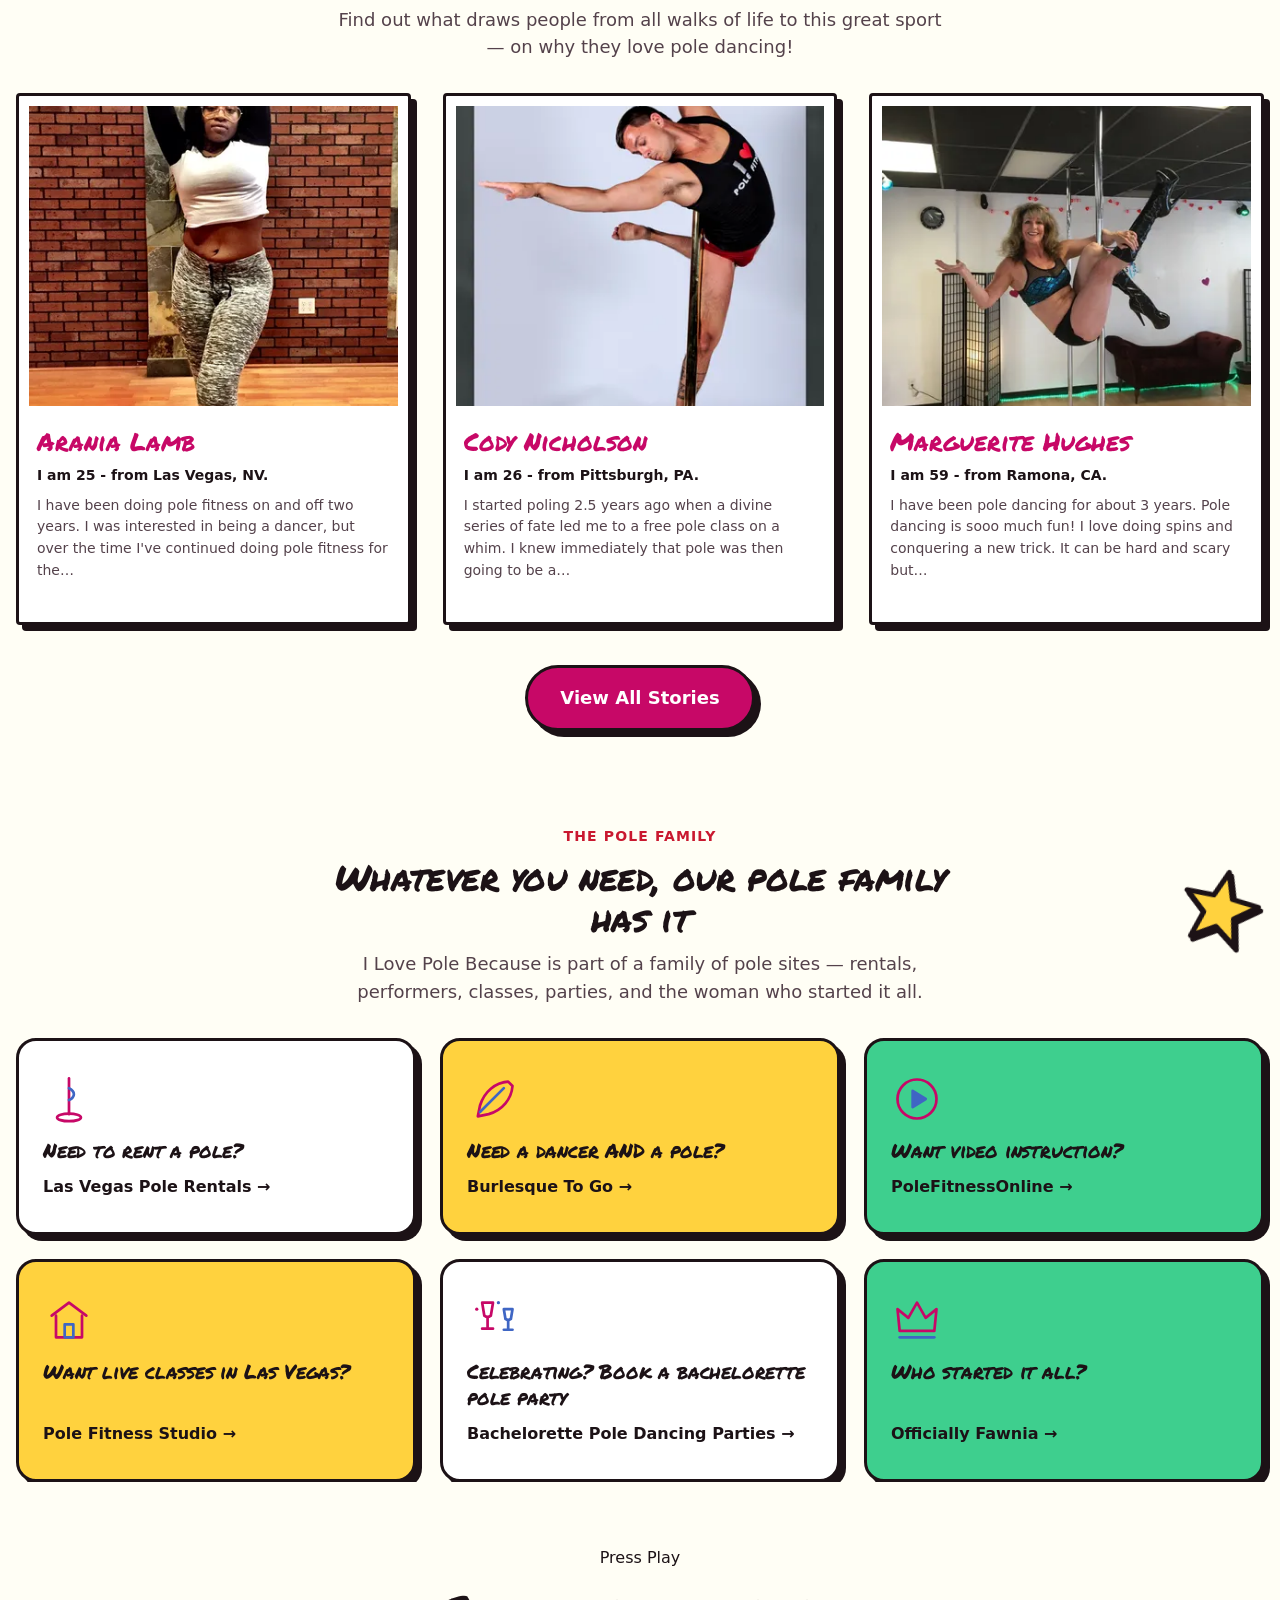
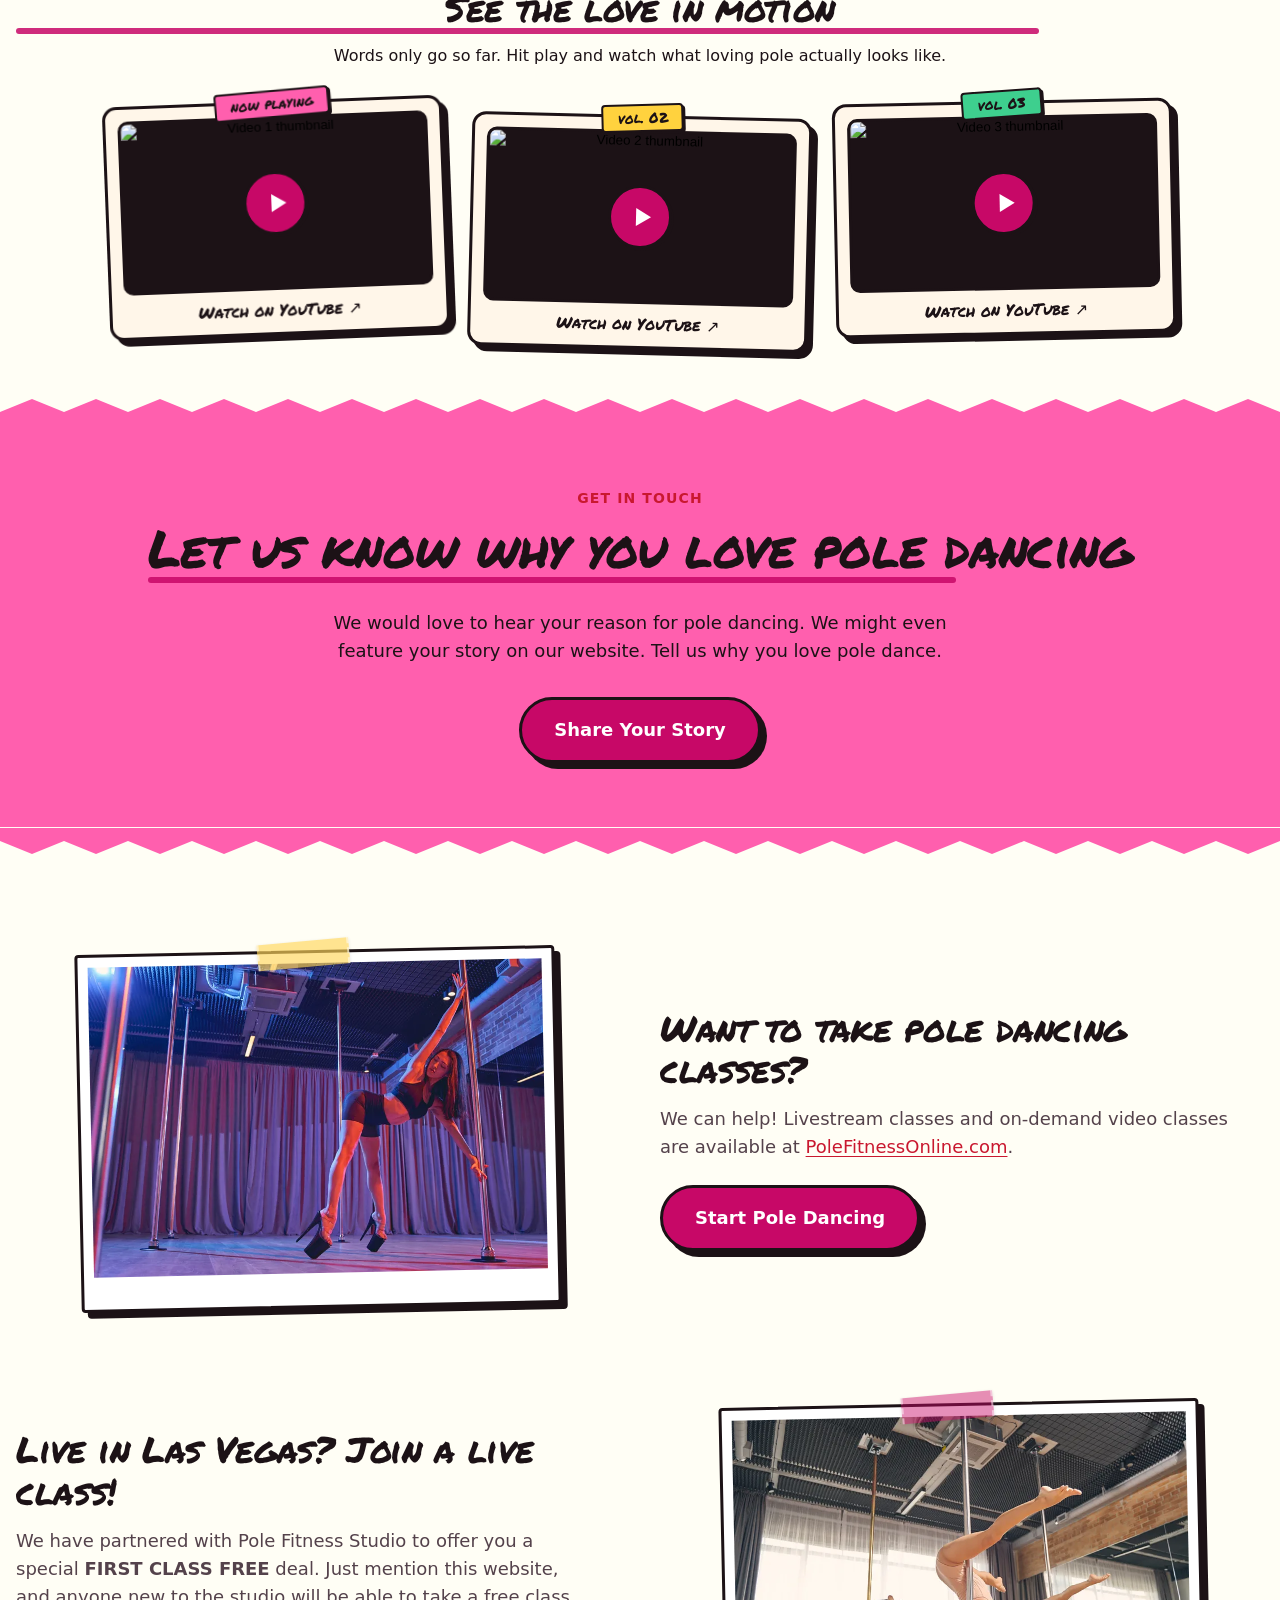
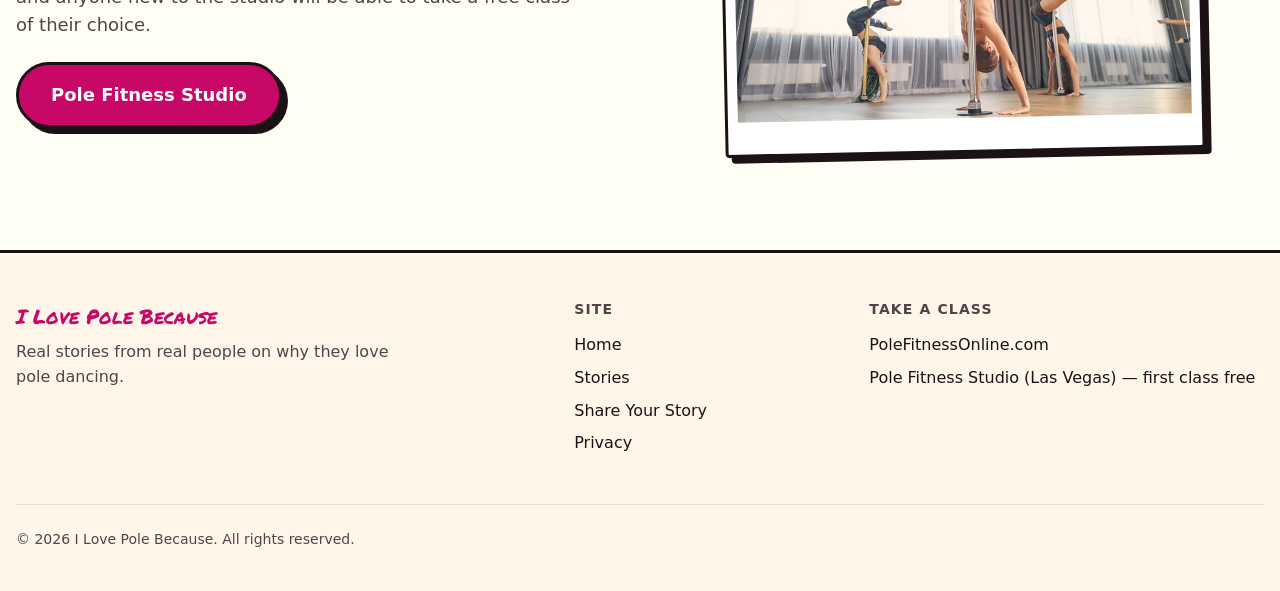
==== commit f26d33ad: "Add 'See the love in motion' YouTube video wall to homepage Three click-to-play video cards styled t" ====
--- a/index.html
+++ b/index.html
@@ -1 +1 @@
-<!DOCTYPE html><html lang=en><head><meta charset=utf-8><meta content="width=device-width,initial-scale=1" name=viewport><meta content="IE=edge" http-equiv=X-UA-Compatible><title>Why Do You Love Pole Dancing? | I Love Pole Because</title><meta content="There are so many reasons to love pole dancing — fitness, community, expression. Read real stories from real people and share your own reason." name=description><link href=https://ilovepolebecause.com/ rel=canonical><meta content=website property=og:type><meta content="Why Do You Love Pole Dancing? | I Love Pole Because" property=og:title><meta content="There are so many reasons to love pole dancing — fitness, community, expression. Read real stories from real people and share your own reason." property=og:description><meta content=https://ilovepolebecause.com/ property=og:url><meta content=https://ilovepolebecause.com/og-image.png property=og:image><meta content="I Love Pole Because" property=og:site_name><meta content=summary_large_image name=twitter:card><meta content="Why Do You Love Pole Dancing? | I Love Pole Because" name=twitter:title><meta content="There are so many reasons to love pole dancing — fitness, community, expression. Read real stories from real people and share your own reason." name=twitter:description><meta content=https://ilovepolebecause.com/og-image.png name=twitter:image><link href=/favicon.svg rel=icon type=image/svg+xml><link href=/apple-touch-icon.png rel=apple-touch-icon sizes=180x180><link href=/site.webmanifest rel=manifest><script type=application/ld+json>{"@context":"https://schema.org","@type":"WebSite","name":"I Love Pole Because","url":"https://ilovepolebecause.com/","description":"Community stories on why people love pole dancing — fitness, community, and expression."}</script><script type=application/ld+json>{"@context":"https://schema.org","@type":"Organization","name":"I Love Pole Because","url":"https://ilovepolebecause.com/","logo":"https://ilovepolebecause.com/apple-touch-icon.png"}</script><meta content="Astro v4.16.19" name=generator><link href=/_astro/privacy.BnAKYI0w.css rel=stylesheet><link href=/_astro/index.BjNlOLE4.css rel=stylesheet><style>.btn[data-astro-cid-vnzlvqnm]{display:inline-flex;align-items:center;justify-content:center;gap:var(--space-2);padding:var(--space-3) var(--space-6);border-radius:var(--radius-full);font:inherit;font-weight:var(--fw-bold);text-decoration:none;cursor:pointer;border:var(--border-chunky);box-shadow:var(--shadow-hard);transition:transform var(--duration-fast) var(--ease-out),box-shadow var(--duration-fast) var(--ease-out),background var(--duration-fast) var(--ease-out);min-height:48px;min-width:44px}.btn[data-astro-cid-vnzlvqnm]:hover{transform:translate(-2px,-2px);box-shadow:var(--shadow-hard-lg)}.btn[data-astro-cid-vnzlvqnm]:active{transform:translate(2px,2px);box-shadow:var(--shadow-hard-sm)}.btn--lg[data-astro-cid-vnzlvqnm]{padding:var(--space-4) var(--space-8);font-size:var(--fs-lg)}.btn--primary[data-astro-cid-vnzlvqnm]{background:var(--color-primary);color:var(--color-primary-contrast)}.btn--secondary[data-astro-cid-vnzlvqnm]{background:var(--color-pop-yellow);color:var(--color-ink)}.btn--ghost[data-astro-cid-vnzlvqnm]{background:#fff;color:var(--color-ink)}.btn--full[data-astro-cid-vnzlvqnm]{width:100%}@media (prefers-reduced-motion:reduce){.btn[data-astro-cid-vnzlvqnm]:active,.btn[data-astro-cid-vnzlvqnm]:hover{transform:none}}</style><script type=module>const m=document.documentElement;m.classList.add("js");const u=window.matchMedia("(prefers-reduced-motion: reduce)").matches,a=document.querySelectorAll(".reveal, .reveal-scale, [data-stagger]");if(document.querySelectorAll("[data-stagger]").forEach(e=>{Array.from(e.children).forEach((e,t)=>{e.style.transitionDelay=u?"0ms":80*t+"ms"})}),u||!("IntersectionObserver"in window))a.forEach(e=>e.classList.add("in-view"));else{const e=e=>{e.classList.add("in-view")},t=new IntersectionObserver(n=>{for(const o of n)o.isIntersecting&&(e(o.target),t.unobserve(o.target))},{threshold:0,rootMargin:"0px 0px -6% 0px"});let n=!1;const o=()=>{n=!1;const o=window.innerHeight;a.forEach(n=>{if(n.classList.contains("in-view"))return;const r=n.getBoundingClientRect();r.top<.94*o&&r.bottom>0&&(e(n),t.unobserve(n))})},r=()=>{n||(n=!0,requestAnimationFrame(o))};window.addEventListener("scroll",r,{passive:!0}),window.addEventListener("resize",r,{passive:!0}),window.addEventListener("load",o),setTimeout(o,300),setTimeout(()=>{a.forEach(e)},3500),a.forEach(e=>t.observe(e))}const n=document.getElementById("mobile-nav-toggle"),o=document.getElementById("mobile-nav-drawer");if(o&&o.parentElement!==document.body&&document.body.appendChild(o),n&&o){const e=()=>{n.setAttribute("aria-expanded","false"),n.setAttribute("aria-label","Open menu"),o.setAttribute("hidden",""),document.body.style.overflow=""},t=()=>{n.setAttribute("aria-expanded","true"),n.setAttribute("aria-label","Close menu"),o.removeAttribute("hidden"),document.body.style.overflow="hidden",o.querySelector("a")?.focus()};n.addEventListener("click",()=>{"true"===n.getAttribute("aria-expanded")?e():t()}),o.addEventListener("click",t=>{t.target.closest("a")&&e()}),document.addEventListener("keydown",t=>{"Escape"===t.key&&"true"===n.getAttribute("aria-expanded")&&(e(),n.focus())})}</script><script type=module src=/_astro/page.DTIbhfSr.js></script></head><body><a href=#main class=skip-link>Skip to content</a><header class=site-header data-astro-cid-3ef6ksr2><div class=container data-astro-cid-3ef6ksr2><a href=/ class=logo aria-label="I Love Pole Because — home" data-astro-cid-3ef6ksr2><img alt="I Love Pole Because" decoding=async height=57 loading=eager src=/_astro/logo.DSgeP44o_1HHXgK.webp srcset="/_astro/logo.DSgeP44o_ZuIEVB.webp, /_astro/logo.DSgeP44o_1AsokJ.webp 2x" width=200 data-astro-cid-3ef6ksr2></a><nav aria-label=Primary class=primary-nav data-astro-cid-dmqpwcec><ul data-astro-cid-dmqpwcec><li data-astro-cid-dmqpwcec><a href=/ data-astro-cid-dmqpwcec aria-current=page>Home</a></li><li data-astro-cid-dmqpwcec><a href=/stories data-astro-cid-dmqpwcec>Stories</a></li><li data-astro-cid-dmqpwcec><a href=https://www.polefitnessonline.com rel="noopener noreferrer" target=_blank data-astro-cid-dmqpwcec>Take A Class</a></li><li data-astro-cid-dmqpwcec><a href=/share-your-story class=nav-cta data-astro-cid-dmqpwcec>Share Your Story</a></li></ul></nav><div class=mobile-nav-wrap data-astro-cid-37bvxqo4><button aria-controls=mobile-nav-drawer aria-expanded=false aria-label="Open menu" data-astro-cid-37bvxqo4 id=mobile-nav-toggle type=button><svg viewBox="0 0 24 24" aria-hidden=true class=icon-open height=26 width=26 data-astro-cid-37bvxqo4><path d="M3 6h18v2.5H3zM3 10.75h18v2.5H3zM3 15.5h18V18H3z" fill=currentColor data-astro-cid-37bvxqo4></path></svg> <svg viewBox="0 0 24 24" aria-hidden=true class=icon-close height=26 width=26 data-astro-cid-37bvxqo4><path d="M5.3 3.5 12 10.2l6.7-6.7 1.8 1.8L13.8 12l6.7 6.7-1.8 1.8L12 13.8l-6.7 6.7-1.8-1.8L10.2 12 3.5 5.3z" fill=currentColor data-astro-cid-37bvxqo4></path></svg></button><div class=drawer data-astro-cid-37bvxqo4 hidden id=mobile-nav-drawer><nav aria-label="Mobile primary" data-astro-cid-37bvxqo4><ul data-astro-cid-37bvxqo4><li data-astro-cid-37bvxqo4><a href=/ data-astro-cid-37bvxqo4>Home</a></li><li data-astro-cid-37bvxqo4><a href=/stories data-astro-cid-37bvxqo4>Stories</a></li><li data-astro-cid-37bvxqo4><a href=/share-your-story data-astro-cid-37bvxqo4>Share Your Story</a></li><li data-astro-cid-37bvxqo4><a href=https://www.polefitnessonline.com rel="noopener noreferrer" target=_blank data-astro-cid-37bvxqo4>Take A Class</a></li></ul></nav></div></div></div></header><main id=main><section class=hero data-astro-cid-j7pv25f6><svg viewBox="0 0 24 24" aria-hidden=true class="sticker doodle doodle-heart-1" height=76 width=76 data-astro-cid-j7pv25f6><path d="M12 21s-7.5-4.9-9.8-9C.6 9 1.7 5.6 4.8 4.7c1.9-.6 4 .1 5.2 1.7L12 8.5l2-2.1c1.2-1.6 3.3-2.3 5.2-1.7 3.1.9 4.2 4.3 2.6 7.3-2.3 4.1-9.8 9-9.8 9z" fill=var(--color-pop-pink) stroke=var(--color-ink) stroke-linejoin=round stroke-width=1.4 data-astro-cid-j7pv25f6></path></svg> <svg viewBox="0 0 24 24" aria-hidden=true class="sticker doodle doodle--slow doodle-star-1" height=68 width=68 data-astro-cid-j7pv25f6><path d="m12 1.5 2.6 6.9 7.4.4-5.8 4.7 1.9 7.2L12 16.6l-6.1 4.1 1.9-7.2L2 8.8l7.4-.4z" fill=var(--color-pop-yellow) stroke=var(--color-ink) stroke-linejoin=round stroke-width=1.4 data-astro-cid-j7pv25f6></path></svg> <svg viewBox="0 0 24 24" aria-hidden=true class="sticker doodle doodle-star-2" height=48 width=48 data-astro-cid-j7pv25f6><path d="m12 1.5 2.6 6.9 7.4.4-5.8 4.7 1.9 7.2L12 16.6l-6.1 4.1 1.9-7.2L2 8.8l7.4-.4z" fill=var(--color-pop-blue) stroke=var(--color-ink) stroke-linejoin=round stroke-width=1.4 data-astro-cid-j7pv25f6></path></svg> <svg viewBox="0 0 24 24" aria-hidden=true class="sticker doodle doodle--slow doodle-heart-2" height=56 width=56 data-astro-cid-j7pv25f6><path d="M12 21s-7.5-4.9-9.8-9C.6 9 1.7 5.6 4.8 4.7c1.9-.6 4 .1 5.2 1.7L12 8.5l2-2.1c1.2-1.6 3.3-2.3 5.2-1.7 3.1.9 4.2 4.3 2.6 7.3-2.3 4.1-9.8 9-9.8 9z" fill=var(--color-pop-mint) stroke=var(--color-ink) stroke-linejoin=round stroke-width=1.4 data-astro-cid-j7pv25f6></path></svg><div class=container data-astro-cid-j7pv25f6><div class="reveal copy" data-astro-cid-j7pv25f6><p class=eyebrow data-astro-cid-j7pv25f6>I Love Pole Because</p><h1 class=marker-underline data-astro-cid-j7pv25f6>Why do you <span class=text-outline data-astro-cid-j7pv25f6>love</span> Pole Dancing?</h1><p class=subtitle data-astro-cid-j7pv25f6>There are so many reasons to love pole dancing, from the fitness and health benefits, to the sense of community. At I Love Pole Because, we aim to showcase the variety of reasons people love pole dancing.</p><div class=ctas data-astro-cid-j7pv25f6><a href=/share-your-story class="btn btn--lg btn--primary" data-astro-cid-vnzlvqnm>Share Your Story</a> <a href=/stories class="btn btn--lg btn--ghost" data-astro-cid-vnzlvqnm>Read the Stories</a></div></div><div class="collage reveal-scale" data-astro-cid-j7pv25f6 aria-label="A scrapbook collage of pole dancers from our community" role=img><figure class="polaroid c1" data-astro-cid-j7pv25f6><span aria-hidden=true class="tape tape-c1" data-astro-cid-j7pv25f6></span> <img alt="Pole dancer holding a graceful pose mid-spin" decoding=async height=833 loading=eager src=/_astro/hero-poledancing.CR6khk5w_2xs3o.webp srcset="/_astro/hero-poledancing.CR6khk5w_1PCtEp.webp 420w, /_astro/hero-poledancing.CR6khk5w_Z9oNBc.webp 700w" width=1249 data-astro-cid-j7pv25f6 sizes="(min-width: 1024px) 22rem, 60vw"></figure><figure class="polaroid c2" data-astro-cid-j7pv25f6><span aria-hidden=true class="tape tape--pink tape-c2" data-astro-cid-j7pv25f6></span> <img alt="Cody holding a strength pose on the pole" decoding=async height=2115 loading=eager src=/_astro/cody-nicholson.CJRZMHO8_Z2mYiAW.webp srcset="/_astro/cody-nicholson.CJRZMHO8_Z1mJ6AX.webp 300w, /_astro/cody-nicholson.CJRZMHO8_MAdy4.webp 520w" width=1439 data-astro-cid-j7pv25f6 sizes="(min-width: 1024px) 16rem, 45vw"></figure><figure class="polaroid c3" data-astro-cid-j7pv25f6><span aria-hidden=true class="tape tape--yellow tape-c3" data-astro-cid-j7pv25f6></span> <img alt="Marguerite spinning on the pole" decoding=async height=1600 loading=lazy src=/_astro/marguerite-hughes.D23QS0Qe_ZQMxcm.webp srcset="/_astro/marguerite-hughes.D23QS0Qe_B0l0O.webp 300w, /_astro/marguerite-hughes.D23QS0Qe_Z2iQsD5.webp 520w" width=1200 data-astro-cid-j7pv25f6 sizes="(min-width: 1024px) 15rem, 42vw"></figure><figure class="polaroid c4" data-astro-cid-j7pv25f6><span aria-hidden=true class="tape tape-c4" data-astro-cid-j7pv25f6></span> <img alt="Boris performing at Pole Expo in Las Vegas" decoding=async height=3541 loading=lazy src=/_astro/boris-kynonesz.UvV1H9ny_2n1Uyz.webp srcset="/_astro/boris-kynonesz.UvV1H9ny_Z1MufNr.webp 300w, /_astro/boris-kynonesz.UvV1H9ny_mP4lA.webp 520w" width=3541 data-astro-cid-j7pv25f6 sizes="(min-width: 1024px) 14rem, 40vw"></figure></div></div></section><div class=marquee role=presentation><div class=marquee-track><div class=marquee-chunk><span>I LOVE POLE BECAUSE</span><span aria-hidden=true>★</span><span>FITNESS</span><span aria-hidden=true>★</span><span>COMMUNITY</span><span aria-hidden=true>★</span><span>EXPRESSION</span><span aria-hidden=true>★</span></div><div class=marquee-chunk aria-hidden=true><span>I LOVE POLE BECAUSE</span><span>★</span><span>FITNESS</span><span>★</span><span>COMMUNITY</span><span>★</span><span>EXPRESSION</span><span>★</span></div></div></div><svg viewBox="0 0 1200 26" aria-hidden=true class=zigzag preserveAspectRatio=none><path d="M0 26 L0 13 L30 0 L60 13 L90 0 L120 13 L150 0 L180 13 L210 0 L240 13 L270 0 L300 13 L330 0 L360 13 L390 0 L420 13 L450 0 L480 13 L510 0 L540 13 L570 0 L600 13 L630 0 L660 13 L690 0 L720 13 L750 0 L780 13 L810 0 L840 13 L870 0 L900 13 L930 0 L960 13 L990 0 L1020 13 L1050 0 L1080 13 L1110 0 L1140 13 L1170 0 L1200 13 L1200 26 Z" fill=var(--color-pop-yellow)></path></svg><section class="band band--yellow reasons-band" data-astro-cid-j7pv25f6><div class=container data-astro-cid-j7pv25f6><header class="section-header section-header--center" data-astro-cid-wk2votdk><p class=eyebrow data-astro-cid-wk2votdk>Why Pole Dance?</p><h2 data-astro-cid-wk2votdk>Fitness. Community. Expression.</h2></header><div class="grid reasons" data-astro-cid-j7pv25f6 data-stagger><div class=card data-astro-cid-dohjnao5><h3 data-astro-cid-dohjnao5>Fitness</h3><p data-astro-cid-dohjnao5>From building strength to conquering a new trick — pole is a workout that never feels like a chore.</p></div><div class=card data-astro-cid-dohjnao5><h3 data-astro-cid-dohjnao5>Community</h3><p data-astro-cid-dohjnao5>The camaraderie and support of the pole dance community turns classmates into great friends.</p></div><div class=card data-astro-cid-dohjnao5><h3 data-astro-cid-dohjnao5>Expression</h3><p data-astro-cid-dohjnao5>An outlet for physical and emotional expression — for every body, every age, every walk of life.</p></div></div></div></section><svg viewBox="0 0 1200 26" aria-hidden=true class=zigzag preserveAspectRatio=none style=transform:scaleY(-1)><path d="M0 26 L0 13 L30 0 L60 13 L90 0 L120 13 L150 0 L180 13 L210 0 L240 13 L270 0 L300 13 L330 0 L360 13 L390 0 L420 13 L450 0 L480 13 L510 0 L540 13 L570 0 L600 13 L630 0 L660 13 L690 0 L720 13 L750 0 L780 13 L810 0 L840 13 L870 0 L900 13 L930 0 L960 13 L990 0 L1020 13 L1050 0 L1080 13 L1110 0 L1140 13 L1170 0 L1200 13 L1200 26 Z" fill=var(--color-pop-yellow)></path></svg><section class=container data-astro-cid-j7pv25f6><header class="section-header section-header--center" data-astro-cid-wk2votdk><p class=eyebrow data-astro-cid-wk2votdk>Personal Stories</p><h2 data-astro-cid-wk2votdk>Here are some stories from people just like you</h2><p class=description data-astro-cid-wk2votdk>Find out what draws people from all walks of life to this great sport — on why they love pole dancing!</p></header><div class="grid highlights" data-astro-cid-j7pv25f6 data-stagger><a href=/stories#arania-lamb class="polaroid story-polaroid" data-astro-cid-j7pv25f6><img alt="Arania mid-pose on the pole in Las Vegas" decoding=async height=1610 loading=lazy src=/_astro/arania-lamb.CVPD_vzg_1etMOR.webp srcset="/_astro/arania-lamb.CVPD_vzg_1w9VDp.webp 400w, /_astro/arania-lamb.CVPD_vzg_DlVoa.webp 800w" width=896 data-astro-cid-j7pv25f6 sizes="(min-width: 768px) 30vw, 100vw"><p class=story-name data-astro-cid-j7pv25f6>Arania Lamb</p><p class=story-byline data-astro-cid-j7pv25f6>I am 25 - from Las Vegas, NV.</p><p class=story-excerpt data-astro-cid-j7pv25f6>I have been doing pole fitness on and off two years. I was interested in being a dancer, but over the time I&#39;ve continued doing pole fitness for the…</p></a><a href=/stories#cody-nicholson class="polaroid story-polaroid" data-astro-cid-j7pv25f6><img alt="Cody holding a strength pose on the pole" decoding=async height=2115 loading=lazy src=/_astro/cody-nicholson.CJRZMHO8_EKPbe.webp srcset="/_astro/cody-nicholson.CJRZMHO8_xejRD.webp 400w, /_astro/cody-nicholson.CJRZMHO8_ZkyFmB.webp 800w" width=1439 data-astro-cid-j7pv25f6 sizes="(min-width: 768px) 30vw, 100vw"><p class=story-name data-astro-cid-j7pv25f6>Cody Nicholson</p><p class=story-byline data-astro-cid-j7pv25f6>I am 26 - from Pittsburgh, PA.</p><p class=story-excerpt data-astro-cid-j7pv25f6>I started poling 2.5 years ago when a divine series of fate led me to a free pole class on a whim. I knew immediately that pole was then going to be a…</p></a><a href=/stories#marguerite-hughes class="polaroid story-polaroid" data-astro-cid-j7pv25f6><img alt="Marguerite spinning on the pole" decoding=async height=1600 loading=lazy src=/_astro/marguerite-hughes.D23QS0Qe_Z1qF8sA.webp srcset="/_astro/marguerite-hughes.D23QS0Qe_Z2kbk74.webp 400w, /_astro/marguerite-hughes.D23QS0Qe_1RcNrC.webp 800w" width=1200 data-astro-cid-j7pv25f6 sizes="(min-width: 768px) 30vw, 100vw"><p class=story-name data-astro-cid-j7pv25f6>Marguerite Hughes</p><p class=story-byline data-astro-cid-j7pv25f6>I am 59 - from Ramona, CA.</p><p class=story-excerpt data-astro-cid-j7pv25f6>I have been pole dancing for about 3 years. Pole dancing is sooo much fun! I love doing spins and conquering a new trick. It can be hard and scary but…</p></a></div><div class="reveal center-cta" data-astro-cid-j7pv25f6><a href=/stories class="btn btn--lg btn--primary" data-astro-cid-vnzlvqnm>View All Stories</a></div></section><section class="container reveal pole-family" data-astro-cid-lt72vqnu id=pole-family><svg viewBox="0 0 24 24" aria-hidden=true class="sticker corner-sticker" height=88 width=88 data-astro-cid-lt72vqnu><path d="m12 1.5 2.6 6.9 7.4.4-5.8 4.7 1.9 7.2L12 16.6l-6.1 4.1 1.9-7.2L2 8.8l7.4-.4z" fill=var(--color-pop-yellow) stroke=var(--color-ink) stroke-linejoin=round stroke-width=1.4 data-astro-cid-lt72vqnu></path></svg><header class="section-header section-header--center" data-astro-cid-wk2votdk><p class=eyebrow data-astro-cid-wk2votdk>The Pole Family</p><h2 data-astro-cid-wk2votdk>Whatever you need, our pole family has it</h2><p class=description data-astro-cid-wk2votdk>I Love Pole Because is part of a family of pole sites — rentals, performers, classes, parties, and the woman who started it all.</p></header><div class=family-grid data-stagger data-astro-cid-lt72vqnu><a href=https://lasvegaspolerentals.com class=family-card rel="noopener noreferrer" target=_blank data-astro-cid-lt72vqnu><span aria-hidden=true class=icon data-astro-cid-lt72vqnu><svg viewBox="0 0 48 48" data-astro-cid-lt72vqnu fill=none stroke=currentColor stroke-width=2.5 stroke-linecap=round><line data-astro-cid-lt72vqnu x1=24 x2=24 y1=5 y2=38></line><ellipse cx=24 cy=41 data-astro-cid-lt72vqnu rx=11 ry=3.5></ellipse><path d="M24 14c6 3 6 8 0 11" data-astro-cid-lt72vqnu stroke=var(--color-secondary)></path></svg></span><h3 class=question data-astro-cid-lt72vqnu>Need to rent a pole?</h3><p class=site-name data-astro-cid-lt72vqnu><span data-astro-cid-lt72vqnu>Las Vegas Pole Rentals</span> <span aria-hidden=true class=arrow data-astro-cid-lt72vqnu>→</span></p></a><a href=https://burlesquetogo.com class=family-card rel="noopener noreferrer" target=_blank data-astro-cid-lt72vqnu><span aria-hidden=true class=icon data-astro-cid-lt72vqnu><svg viewBox="0 0 48 48" data-astro-cid-lt72vqnu fill=none stroke=currentColor stroke-width=2.5 stroke-linecap=round stroke-linejoin=round><path d="M38 8c-12 1-22 9-26 22l-2 10 10-2c13-4 21-14 22-26z" data-astro-cid-lt72vqnu></path><path d="M12 36 34 14" data-astro-cid-lt72vqnu stroke=var(--color-secondary)></path></svg></span><h3 class=question data-astro-cid-lt72vqnu>Need a dancer AND a pole?</h3><p class=site-name data-astro-cid-lt72vqnu><span data-astro-cid-lt72vqnu>Burlesque To Go</span> <span aria-hidden=true class=arrow data-astro-cid-lt72vqnu>→</span></p></a><a href=https://www.polefitnessonline.com class=family-card rel="noopener noreferrer" target=_blank data-astro-cid-lt72vqnu><span aria-hidden=true class=icon data-astro-cid-lt72vqnu><svg viewBox="0 0 48 48" data-astro-cid-lt72vqnu fill=none stroke=currentColor stroke-width=2.5 stroke-linejoin=round><circle cx=24 cy=24 data-astro-cid-lt72vqnu r=18></circle><path d="M20 16.5 32 24l-12 7.5z" fill=var(--color-secondary) stroke=var(--color-secondary) data-astro-cid-lt72vqnu></path></svg></span><h3 class=question data-astro-cid-lt72vqnu>Want video instruction?</h3><p class=site-name data-astro-cid-lt72vqnu><span data-astro-cid-lt72vqnu>PoleFitnessOnline</span> <span aria-hidden=true class=arrow data-astro-cid-lt72vqnu>→</span></p></a><a href=https://www.polefitnessstudio.com class=family-card rel="noopener noreferrer" target=_blank data-astro-cid-lt72vqnu><span aria-hidden=true class=icon data-astro-cid-lt72vqnu><svg viewBox="0 0 48 48" data-astro-cid-lt72vqnu fill=none stroke=currentColor stroke-width=2.5 stroke-linecap=round stroke-linejoin=round><path d="M8 20 24 8l16 12" data-astro-cid-lt72vqnu></path><path d="M12 20v20h24V20" data-astro-cid-lt72vqnu></path><rect data-astro-cid-lt72vqnu height=12 stroke=var(--color-secondary) width=8 x=20 y=28></rect></svg></span><h3 class=question data-astro-cid-lt72vqnu>Want live classes in Las Vegas?</h3><p class=site-name data-astro-cid-lt72vqnu><span data-astro-cid-lt72vqnu>Pole Fitness Studio</span> <span aria-hidden=true class=arrow data-astro-cid-lt72vqnu>→</span></p></a><a href=https://www.bachelorettepoledancingparties.com class=family-card rel="noopener noreferrer" target=_blank data-astro-cid-lt72vqnu><span aria-hidden=true class=icon data-astro-cid-lt72vqnu><svg viewBox="0 0 48 48" data-astro-cid-lt72vqnu fill=none stroke=currentColor stroke-width=2.5 stroke-linecap=round stroke-linejoin=round><path d="M14 8h10l-2 12a5 5 0 0 1-6 0z" data-astro-cid-lt72vqnu></path><line data-astro-cid-lt72vqnu x1=19 x2=19 y1=22 y2=32></line><line data-astro-cid-lt72vqnu x1=14 x2=24 y1=32 y2=32></line><path d="M34 14h8l-1.5 9a4 4 0 0 1-5 0z" data-astro-cid-lt72vqnu stroke=var(--color-secondary)></path><line data-astro-cid-lt72vqnu x1=38 x2=38 y1=25 y2=33 stroke=var(--color-secondary)></line><line data-astro-cid-lt72vqnu x1=34 x2=42 y1=33 y2=33 stroke=var(--color-secondary)></line><circle cx=29 cy=8 data-astro-cid-lt72vqnu r=1.5 fill=var(--color-secondary) stroke=none></circle><circle cx=9 cy=14 data-astro-cid-lt72vqnu r=1.5 fill=currentColor stroke=none></circle></svg></span><h3 class=question data-astro-cid-lt72vqnu>Celebrating? Book a bachelorette pole party</h3><p class=site-name data-astro-cid-lt72vqnu><span data-astro-cid-lt72vqnu>Bachelorette Pole Dancing Parties</span> <span aria-hidden=true class=arrow data-astro-cid-lt72vqnu>→</span></p></a><a href=https://www.officiallyfawnia.com class=family-card rel="noopener noreferrer" target=_blank data-astro-cid-lt72vqnu><span aria-hidden=true class=icon data-astro-cid-lt72vqnu><svg viewBox="0 0 48 48" data-astro-cid-lt72vqnu fill=none stroke=currentColor stroke-width=2.5 stroke-linecap=round stroke-linejoin=round><path d="M8 34 6 14l10 8 8-14 8 14 10-8-2 20z" data-astro-cid-lt72vqnu></path><line data-astro-cid-lt72vqnu x1=8 x2=40 y1=40 y2=40 stroke=var(--color-secondary)></line></svg></span><h3 class=question data-astro-cid-lt72vqnu>Who started it all?</h3><p class=site-name data-astro-cid-lt72vqnu><span data-astro-cid-lt72vqnu>Officially Fawnia</span> <span aria-hidden=true class=arrow data-astro-cid-lt72vqnu>→</span></p></a></div></section><svg viewBox="0 0 1200 26" aria-hidden=true class=zigzag preserveAspectRatio=none><path d="M0 26 L0 13 L30 0 L60 13 L90 0 L120 13 L150 0 L180 13 L210 0 L240 13 L270 0 L300 13 L330 0 L360 13 L390 0 L420 13 L450 0 L480 13 L510 0 L540 13 L570 0 L600 13 L630 0 L660 13 L690 0 L720 13 L750 0 L780 13 L810 0 L840 13 L870 0 L900 13 L930 0 L960 13 L990 0 L1020 13 L1050 0 L1080 13 L1110 0 L1140 13 L1170 0 L1200 13 L1200 26 Z" fill=var(--color-pop-pink)></path></svg><section class="reveal band band--pink cta-band" data-astro-cid-j7pv25f6><div class=container data-astro-cid-j7pv25f6><p class=eyebrow data-astro-cid-j7pv25f6>Get In Touch</p><h2 data-astro-cid-j7pv25f6 class=marker-underline>Let us know why you love pole dancing</h2><p class=band-copy data-astro-cid-j7pv25f6>We would love to hear your reason for pole dancing. We might even feature your story on our website. Tell us why you love pole dance.</p><a href=/share-your-story class="btn btn--lg btn--primary" data-astro-cid-vnzlvqnm>Share Your Story</a></div></section><svg viewBox="0 0 1200 26" aria-hidden=true class=zigzag preserveAspectRatio=none style=transform:scaleY(-1)><path d="M0 26 L0 13 L30 0 L60 13 L90 0 L120 13 L150 0 L180 13 L210 0 L240 13 L270 0 L300 13 L330 0 L360 13 L390 0 L420 13 L450 0 L480 13 L510 0 L540 13 L570 0 L600 13 L630 0 L660 13 L690 0 L720 13 L750 0 L780 13 L810 0 L840 13 L870 0 L900 13 L930 0 L960 13 L990 0 L1020 13 L1050 0 L1080 13 L1110 0 L1140 13 L1170 0 L1200 13 L1200 26 Z" fill=var(--color-pop-pink)></path></svg><section class="container reveal funnel" data-astro-cid-j7pv25f6 aria-labelledby=online-classes><div class="polaroid funnel-media" data-astro-cid-j7pv25f6><span aria-hidden=true class="tape tape--yellow tape-funnel" data-astro-cid-j7pv25f6></span> <img alt="Pole fitness student practicing a move in an online class" decoding=async height=781 loading=lazy src=/_astro/online-classes.TZzqJ405_Z2ewTrG.webp srcset="/_astro/online-classes.TZzqJ405_Z1cgRD3.webp 480w, /_astro/online-classes.TZzqJ405_Z2lBUp3.webp 800w, /_astro/online-classes.TZzqJ405_ZGYODE.webp 1080w" width=1144 data-astro-cid-j7pv25f6 sizes="(min-width: 1024px) 45vw, 100vw"></div><div class=funnel-copy data-astro-cid-j7pv25f6><h2 data-astro-cid-j7pv25f6 id=online-classes>Want to take pole dancing classes?</h2><p data-astro-cid-j7pv25f6>We can help! Livestream classes and on-demand video classes are available at <a href=https://www.polefitnessonline.com rel="noopener noreferrer" target=_blank data-astro-cid-j7pv25f6>PoleFitnessOnline.com</a>.</p><a href=https://www.polefitnessonline.com class="btn btn--lg btn--primary" rel="noopener noreferrer" target=_blank data-astro-cid-vnzlvqnm>Start Pole Dancing</a></div></section><section class="container reveal funnel funnel--reverse" data-astro-cid-j7pv25f6 aria-labelledby=vegas-class><div class="polaroid funnel-media" data-astro-cid-j7pv25f6><span aria-hidden=true class="tape tape--pink tape-funnel" data-astro-cid-j7pv25f6></span> <img alt="Students on the poles during a live class at Pole Fitness Studio in Las Vegas" decoding=async height=800 loading=lazy src=/_astro/vegas-studio.CtRaunrr_1eo7gD.webp srcset="/_astro/vegas-studio.CtRaunrr_Z2ipLhu.webp 480w, /_astro/vegas-studio.CtRaunrr_1CqjKr.webp 800w, /_astro/vegas-studio.CtRaunrr_KRp2a.webp 1080w" width=1200 data-astro-cid-j7pv25f6 sizes="(min-width: 1024px) 45vw, 100vw"></div><div class=funnel-copy data-astro-cid-j7pv25f6><h2 data-astro-cid-j7pv25f6 id=vegas-class>Live in Las Vegas? Join a live class!</h2><p data-astro-cid-j7pv25f6>We have partnered with Pole Fitness Studio to offer you a special <strong data-astro-cid-j7pv25f6>FIRST CLASS FREE</strong> deal. Just mention this website, and anyone new to the studio will be able to take a free class of their choice.</p><a href=https://polefitnessstudio.com class="btn btn--lg btn--primary" rel="noopener noreferrer" target=_blank data-astro-cid-vnzlvqnm>Pole Fitness Studio</a></div></section></main><footer class=site-footer data-astro-cid-sz7xmlte><div class=container data-astro-cid-sz7xmlte><div class=grid data-astro-cid-sz7xmlte><div data-astro-cid-sz7xmlte><a href=/ class=logo data-astro-cid-sz7xmlte>I Love Pole Because</a><p class=tagline data-astro-cid-sz7xmlte>Real stories from real people on why they love pole dancing.</p></div><nav aria-label=Footer data-astro-cid-sz7xmlte><h2 data-astro-cid-sz7xmlte>Site</h2><ul data-astro-cid-sz7xmlte><li data-astro-cid-sz7xmlte><a href=/ data-astro-cid-sz7xmlte>Home</a></li><li data-astro-cid-sz7xmlte><a href=/stories data-astro-cid-sz7xmlte>Stories</a></li><li data-astro-cid-sz7xmlte><a href=/share-your-story data-astro-cid-sz7xmlte>Share Your Story</a></li><li data-astro-cid-sz7xmlte><a href=/privacy data-astro-cid-sz7xmlte>Privacy</a></li></ul></nav><nav aria-label="Take a class" data-astro-cid-sz7xmlte><h2 data-astro-cid-sz7xmlte>Take A Class</h2><ul data-astro-cid-sz7xmlte><li data-astro-cid-sz7xmlte><a href=https://www.polefitnessonline.com rel="noopener noreferrer" target=_blank data-astro-cid-sz7xmlte>PoleFitnessOnline.com</a></li><li data-astro-cid-sz7xmlte><a href=https://polefitnessstudio.com rel="noopener noreferrer" target=_blank data-astro-cid-sz7xmlte>Pole Fitness Studio (Las Vegas) — first class free</a></li></ul></nav></div><p class=copyright data-astro-cid-sz7xmlte>© 2026 I Love Pole Because. All rights reserved.</p></div></footer></body></html>+<!DOCTYPE html><html lang=en><head><!-- Google tag (gtag.js) --><script async src="https://www.googletagmanager.com/gtag/js?id=G-2T5BPMNR66"></script><script>window.dataLayer = window.dataLayer || [];function gtag(){dataLayer.push(arguments);}gtag('js', new Date());gtag('config', 'G-2T5BPMNR66');</script><meta charset=utf-8><meta content="width=device-width,initial-scale=1" name=viewport><meta content="IE=edge" http-equiv=X-UA-Compatible><title>Why Do You Love Pole Dancing? | I Love Pole Because</title><meta content="There are so many reasons to love pole dancing — fitness, community, expression. Read real stories from real people and share your own reason." name=description><link href=https://ilovepolebecause.com/ rel=canonical><meta content=website property=og:type><meta content="Why Do You Love Pole Dancing? | I Love Pole Because" property=og:title><meta content="There are so many reasons to love pole dancing — fitness, community, expression. Read real stories from real people and share your own reason." property=og:description><meta content=https://ilovepolebecause.com/ property=og:url><meta content=https://ilovepolebecause.com/og-image.png property=og:image><meta content="I Love Pole Because" property=og:site_name><meta content=summary_large_image name=twitter:card><meta content="Why Do You Love Pole Dancing? | I Love Pole Because" name=twitter:title><meta content="There are so many reasons to love pole dancing — fitness, community, expression. Read real stories from real people and share your own reason." name=twitter:description><meta content=https://ilovepolebecause.com/og-image.png name=twitter:image><link href=./favicon.svg rel=icon type=image/svg+xml><link href=./apple-touch-icon.png rel=apple-touch-icon sizes=180x180><link href=./site.webmanifest rel=manifest><script type=application/ld+json>{"@context":"https://schema.org","@type":"WebSite","name":"I Love Pole Because","url":"https://ilovepolebecause.com/","description":"Community stories on why people love pole dancing — fitness, community, and expression."}</script><script type=application/ld+json>{"@context":"https://schema.org","@type":"Organization","name":"I Love Pole Because","url":"https://ilovepolebecause.com/","logo":"https://ilovepolebecause.com/apple-touch-icon.png"}</script><meta content="Astro v4.16.19" name=generator><link href=./assets/privacy.CB_iWWo0.css rel=stylesheet><link href=./assets/index.BjNlOLE4.css rel=stylesheet><style>.btn[data-astro-cid-vnzlvqnm]{display:inline-flex;align-items:center;justify-content:center;gap:var(--space-2);padding:var(--space-3) var(--space-6);border-radius:var(--radius-full);font:inherit;font-weight:var(--fw-bold);text-decoration:none;cursor:pointer;border:var(--border-chunky);box-shadow:var(--shadow-hard);transition:transform var(--duration-fast) var(--ease-out),box-shadow var(--duration-fast) var(--ease-out),background var(--duration-fast) var(--ease-out);min-height:48px;min-width:44px}.btn[data-astro-cid-vnzlvqnm]:hover{transform:translate(-2px,-2px);box-shadow:var(--shadow-hard-lg)}.btn[data-astro-cid-vnzlvqnm]:active{transform:translate(2px,2px);box-shadow:var(--shadow-hard-sm)}.btn--lg[data-astro-cid-vnzlvqnm]{padding:var(--space-4) var(--space-8);font-size:var(--fs-lg)}.btn--primary[data-astro-cid-vnzlvqnm]{background:var(--color-primary);color:var(--color-primary-contrast)}.btn--secondary[data-astro-cid-vnzlvqnm]{background:var(--color-pop-yellow);color:var(--color-ink)}.btn--ghost[data-astro-cid-vnzlvqnm]{background:#fff;color:var(--color-ink)}.btn--full[data-astro-cid-vnzlvqnm]{width:100%}@media (prefers-reduced-motion:reduce){.btn[data-astro-cid-vnzlvqnm]:active,.btn[data-astro-cid-vnzlvqnm]:hover{transform:none}}</style><script type=module>const m=document.documentElement;m.classList.add("js");const u=window.matchMedia("(prefers-reduced-motion: reduce)").matches,a=document.querySelectorAll(".reveal, .reveal-scale, [data-stagger]");if(document.querySelectorAll("[data-stagger]").forEach(e=>{Array.from(e.children).forEach((e,t)=>{e.style.transitionDelay=u?"0ms":80*t+"ms"})}),u||!("IntersectionObserver"in window))a.forEach(e=>e.classList.add("in-view"));else{const e=e=>{e.classList.add("in-view")},t=new IntersectionObserver(n=>{for(const o of n)o.isIntersecting&&(e(o.target),t.unobserve(o.target))},{threshold:0,rootMargin:"0px 0px -6% 0px"});let n=!1;const o=()=>{n=!1;const o=window.innerHeight;a.forEach(n=>{if(n.classList.contains("in-view"))return;const r=n.getBoundingClientRect();r.top<.94*o&&r.bottom>0&&(e(n),t.unobserve(n))})},r=()=>{n||(n=!0,requestAnimationFrame(o))};window.addEventListener("scroll",r,{passive:!0}),window.addEventListener("resize",r,{passive:!0}),window.addEventListener("load",o),setTimeout(o,300),setTimeout(()=>{a.forEach(e)},3500),a.forEach(e=>t.observe(e))}const n=document.getElementById("mobile-nav-toggle"),o=document.getElementById("mobile-nav-drawer");if(o&&o.parentElement!==document.body&&document.body.appendChild(o),n&&o){const e=()=>{n.setAttribute("aria-expanded","false"),n.setAttribute("aria-label","Open menu"),o.setAttribute("hidden",""),document.body.style.overflow=""},t=()=>{n.setAttribute("aria-expanded","true"),n.setAttribute("aria-label","Close menu"),o.removeAttribute("hidden"),document.body.style.overflow="hidden",o.querySelector("a")?.focus()};n.addEventListener("click",()=>{"true"===n.getAttribute("aria-expanded")?e():t()}),o.addEventListener("click",t=>{t.target.closest("a")&&e()}),document.addEventListener("keydown",t=>{"Escape"===t.key&&"true"===n.getAttribute("aria-expanded")&&(e(),n.focus())})}</script><script type=module src=./assets/page.DTIbhfSr.js></script><style>.video-band{padding:var(--space-16) 0;background:var(--color-bg);text-align:center}.vid-wall{display:grid;gap:var(--space-8);grid-template-columns:1fr;max-width:1100px;margin:var(--space-8) auto 0;padding:0 var(--space-4)}@media (min-width:820px){.vid-wall{grid-template-columns:repeat(3,1fr);gap:var(--space-6)}.vid-card:nth-child(1){transform:rotate(-2.2deg)}.vid-card:nth-child(2){transform:rotate(1.4deg) translateY(14px)}.vid-card:nth-child(3){transform:rotate(-1.2deg)}}.vid-card{position:relative;margin:0;background:var(--color-surface);border:var(--border-chunky);border-radius:14px;box-shadow:var(--shadow-hard);padding:var(--space-3) var(--space-3) var(--space-2);transition:transform .25s var(--ease-bounce),box-shadow .25s var(--ease-bounce)}.vid-card:hover{transform:rotate(0) translateY(-4px);box-shadow:var(--shadow-hard-lg)}.vid-card--pink .vid-tape{background:var(--color-pop-pink)}.vid-card--yellow .vid-tape{background:var(--color-pop-yellow)}.vid-card--mint .vid-tape{background:var(--color-pop-mint)}.vid-tape{position:absolute;top:-14px;left:50%;transform:translateX(-50%) rotate(-3deg);font-family:var(--font-display);font-size:var(--fs-sm);color:var(--color-ink);border:2px solid var(--color-ink);border-radius:4px;padding:1px 14px;box-shadow:var(--shadow-hard-sm);z-index:2;white-space:nowrap}.vid-screen{position:relative;display:block;width:100%;aspect-ratio:16/9;overflow:hidden;border:var(--border-chunky);border-radius:10px;background:var(--color-ink);padding:0;cursor:pointer}.vid-screen img{width:100%;height:100%;object-fit:cover;display:block;transition:transform .3s var(--ease-bounce)}.vid-screen:hover img{transform:scale(1.05)}.vid-screen iframe{position:absolute;inset:0;width:100%;height:100%;border:0}.vid-playbtn{position:absolute;top:50%;left:50%;transform:translate(-50%,-50%);width:64px;height:64px;border-radius:var(--radius-full,999px);background:var(--color-primary);color:var(--color-primary-contrast);border:var(--border-chunky);box-shadow:var(--shadow-hard-sm);display:flex;align-items:center;justify-content:center;pointer-events:none;transition:transform .25s var(--ease-bounce)}.vid-screen:hover .vid-playbtn{transform:translate(-50%,-50%) scale(1.12)}.vid-playbtn svg{margin-left:4px}.vid-card figcaption{margin-top:var(--space-2)}.vid-card figcaption a{font-family:var(--font-display);font-size:var(--fs-base);color:var(--color-ink);text-decoration:none}.vid-card figcaption a:hover{color:var(--color-primary)}</style></head><body><a href=#main class=skip-link>Skip to content</a><header class=site-header data-astro-cid-3ef6ksr2><div class=container data-astro-cid-3ef6ksr2><a href=./ class=logo aria-label="I Love Pole Because — home" data-astro-cid-3ef6ksr2><img alt="I Love Pole Because" decoding=async height=57 loading=eager src=./assets/logo.DSgeP44o_1ntwhr.webp srcset="./assets/logo.DSgeP44o_ZOX6UU.webp, ./assets/logo.DSgeP44o_1gdWlq.webp 2x" width=200 data-astro-cid-3ef6ksr2></a><nav aria-label=Primary class=primary-nav data-astro-cid-dmqpwcec><ul data-astro-cid-dmqpwcec><li data-astro-cid-dmqpwcec><a href=./ data-astro-cid-dmqpwcec aria-current=page>Home</a></li><li data-astro-cid-dmqpwcec><a href=./stories data-astro-cid-dmqpwcec>Stories</a></li><li data-astro-cid-dmqpwcec><a href=https://www.polefitnessonline.com rel="noopener noreferrer" target=_blank data-astro-cid-dmqpwcec>Take A Class</a></li><li data-astro-cid-dmqpwcec><a href=./share-your-story class=nav-cta data-astro-cid-dmqpwcec>Share Your Story</a></li></ul></nav><div class=mobile-nav-wrap data-astro-cid-37bvxqo4><button aria-controls=mobile-nav-drawer aria-expanded=false aria-label="Open menu" data-astro-cid-37bvxqo4 id=mobile-nav-toggle type=button><svg viewBox="0 0 24 24" aria-hidden=true class=icon-open height=26 width=26 data-astro-cid-37bvxqo4><path d="M3 6h18v2.5H3zM3 10.75h18v2.5H3zM3 15.5h18V18H3z" fill=currentColor data-astro-cid-37bvxqo4></path></svg> <svg viewBox="0 0 24 24" aria-hidden=true class=icon-close height=26 width=26 data-astro-cid-37bvxqo4><path d="M5.3 3.5 12 10.2l6.7-6.7 1.8 1.8L13.8 12l6.7 6.7-1.8 1.8L12 13.8l-6.7 6.7-1.8-1.8L10.2 12 3.5 5.3z" fill=currentColor data-astro-cid-37bvxqo4></path></svg></button><div class=drawer data-astro-cid-37bvxqo4 hidden id=mobile-nav-drawer><nav aria-label="Mobile primary" data-astro-cid-37bvxqo4><ul data-astro-cid-37bvxqo4><li data-astro-cid-37bvxqo4><a href=./ data-astro-cid-37bvxqo4>Home</a></li><li data-astro-cid-37bvxqo4><a href=./stories data-astro-cid-37bvxqo4>Stories</a></li><li data-astro-cid-37bvxqo4><a href=./share-your-story data-astro-cid-37bvxqo4>Share Your Story</a></li><li data-astro-cid-37bvxqo4><a href=https://www.polefitnessonline.com rel="noopener noreferrer" target=_blank data-astro-cid-37bvxqo4>Take A Class</a></li></ul></nav></div></div></div></header><main id=main><section class=hero data-astro-cid-j7pv25f6><svg viewBox="0 0 24 24" aria-hidden=true class="sticker doodle doodle-heart-1" height=76 width=76 data-astro-cid-j7pv25f6><path d="M12 21s-7.5-4.9-9.8-9C.6 9 1.7 5.6 4.8 4.7c1.9-.6 4 .1 5.2 1.7L12 8.5l2-2.1c1.2-1.6 3.3-2.3 5.2-1.7 3.1.9 4.2 4.3 2.6 7.3-2.3 4.1-9.8 9-9.8 9z" fill=var(--color-pop-pink) stroke=var(--color-ink) stroke-linejoin=round stroke-width=1.4 data-astro-cid-j7pv25f6></path></svg> <svg viewBox="0 0 24 24" aria-hidden=true class="sticker doodle doodle--slow doodle-star-1" height=68 width=68 data-astro-cid-j7pv25f6><path d="m12 1.5 2.6 6.9 7.4.4-5.8 4.7 1.9 7.2L12 16.6l-6.1 4.1 1.9-7.2L2 8.8l7.4-.4z" fill=var(--color-pop-yellow) stroke=var(--color-ink) stroke-linejoin=round stroke-width=1.4 data-astro-cid-j7pv25f6></path></svg> <svg viewBox="0 0 24 24" aria-hidden=true class="sticker doodle doodle-star-2" height=48 width=48 data-astro-cid-j7pv25f6><path d="m12 1.5 2.6 6.9 7.4.4-5.8 4.7 1.9 7.2L12 16.6l-6.1 4.1 1.9-7.2L2 8.8l7.4-.4z" fill=var(--color-pop-blue) stroke=var(--color-ink) stroke-linejoin=round stroke-width=1.4 data-astro-cid-j7pv25f6></path></svg> <svg viewBox="0 0 24 24" aria-hidden=true class="sticker doodle doodle--slow doodle-heart-2" height=56 width=56 data-astro-cid-j7pv25f6><path d="M12 21s-7.5-4.9-9.8-9C.6 9 1.7 5.6 4.8 4.7c1.9-.6 4 .1 5.2 1.7L12 8.5l2-2.1c1.2-1.6 3.3-2.3 5.2-1.7 3.1.9 4.2 4.3 2.6 7.3-2.3 4.1-9.8 9-9.8 9z" fill=var(--color-pop-mint) stroke=var(--color-ink) stroke-linejoin=round stroke-width=1.4 data-astro-cid-j7pv25f6></path></svg><div class=container data-astro-cid-j7pv25f6><div class="reveal copy" data-astro-cid-j7pv25f6><p class=eyebrow data-astro-cid-j7pv25f6>I Love Pole Because</p><h1 class=marker-underline data-astro-cid-j7pv25f6>Why do you <span class=text-outline data-astro-cid-j7pv25f6>love</span> Pole Dancing?</h1><p class=subtitle data-astro-cid-j7pv25f6>There are so many reasons to love pole dancing, from the fitness and health benefits, to the sense of community. At I Love Pole Because, we aim to showcase the variety of reasons people love pole dancing.</p><div class=ctas data-astro-cid-j7pv25f6><a href=./share-your-story class="btn btn--lg btn--primary" data-astro-cid-vnzlvqnm>Share Your Story</a> <a href=./stories class="btn btn--lg btn--ghost" data-astro-cid-vnzlvqnm>Read the Stories</a></div></div><div class="collage reveal-scale" data-astro-cid-j7pv25f6 aria-label="A scrapbook collage of pole dancers from our community" role=img><figure class="polaroid c1" data-astro-cid-j7pv25f6><span aria-hidden=true class="tape tape-c1" data-astro-cid-j7pv25f6></span> <img alt="Pole dancer holding a graceful pose mid-spin" decoding=async height=833 loading=eager src=./assets/hero-poledancing.CR6khk5w_Z2qd2Mk.webp srcset="./assets/hero-poledancing.CR6khk5w_2nyVQD.webp 420w, ./assets/hero-poledancing.CR6khk5w_nwDA2.webp 700w" width=1249 data-astro-cid-j7pv25f6 sizes="(min-width: 1024px) 22rem, 60vw"></figure><figure class="polaroid c2" data-astro-cid-j7pv25f6><span aria-hidden=true class="tape tape--pink tape-c2" data-astro-cid-j7pv25f6></span> <img alt="Cody holding a strength pose on the pole" decoding=async height=2115 loading=eager src=./assets/cody-nicholson.CJRZMHO8_mGWeL.webp srcset="./assets/cody-nicholson.CJRZMHO8_1cu2sd.webp 300w, ./assets/cody-nicholson.CJRZMHO8_Z1HmLbG.webp 520w" width=1439 data-astro-cid-j7pv25f6 sizes="(min-width: 1024px) 16rem, 45vw"></figure><figure class="polaroid c3" data-astro-cid-j7pv25f6><span aria-hidden=true class="tape tape--yellow tape-c3" data-astro-cid-j7pv25f6></span> <img alt="Marguerite spinning on the pole" decoding=async height=1600 loading=lazy src=./assets/marguerite-hughes.D23QS0Qe_Z1cr3cH.webp srcset="./assets/marguerite-hughes.D23QS0Qe_25BeL8.webp 300w, ./assets/marguerite-hughes.D23QS0Qe_ZOfyRL.webp 520w" width=1200 data-astro-cid-j7pv25f6 sizes="(min-width: 1024px) 15rem, 42vw"></figure><figure class="polaroid c4" data-astro-cid-j7pv25f6><span aria-hidden=true class="tape tape-c4" data-astro-cid-j7pv25f6></span> <img alt="Boris performing at Pole Expo in Las Vegas" decoding=async height=3541 loading=lazy src=./assets/boris-kynonesz.UvV1H9ny_2w2Am.webp srcset="./assets/boris-kynonesz.UvV1H9ny_LISfJ.webp 300w, ./assets/boris-kynonesz.UvV1H9ny_Z287Uoa.webp 520w" width=3541 data-astro-cid-j7pv25f6 sizes="(min-width: 1024px) 14rem, 40vw"></figure></div></div></section><div class=marquee role=presentation><div class=marquee-track><div class=marquee-chunk><span>I LOVE POLE BECAUSE</span><span aria-hidden=true>★</span><span>FITNESS</span><span aria-hidden=true>★</span><span>COMMUNITY</span><span aria-hidden=true>★</span><span>EXPRESSION</span><span aria-hidden=true>★</span></div><div class=marquee-chunk aria-hidden=true><span>I LOVE POLE BECAUSE</span><span>★</span><span>FITNESS</span><span>★</span><span>COMMUNITY</span><span>★</span><span>EXPRESSION</span><span>★</span></div></div></div><svg viewBox="0 0 1200 26" aria-hidden=true class=zigzag preserveAspectRatio=none><path d="M0 26 L0 13 L30 0 L60 13 L90 0 L120 13 L150 0 L180 13 L210 0 L240 13 L270 0 L300 13 L330 0 L360 13 L390 0 L420 13 L450 0 L480 13 L510 0 L540 13 L570 0 L600 13 L630 0 L660 13 L690 0 L720 13 L750 0 L780 13 L810 0 L840 13 L870 0 L900 13 L930 0 L960 13 L990 0 L1020 13 L1050 0 L1080 13 L1110 0 L1140 13 L1170 0 L1200 13 L1200 26 Z" fill=var(--color-pop-yellow)></path></svg><section class="band band--yellow reasons-band" data-astro-cid-j7pv25f6><div class=container data-astro-cid-j7pv25f6><header class="section-header section-header--center" data-astro-cid-wk2votdk><p class=eyebrow data-astro-cid-wk2votdk>Why Pole Dance?</p><h2 data-astro-cid-wk2votdk>Fitness. Community. Expression.</h2></header><div class="grid reasons" data-astro-cid-j7pv25f6 data-stagger><div class=card data-astro-cid-dohjnao5><h3 data-astro-cid-dohjnao5>Fitness</h3><p data-astro-cid-dohjnao5>From building strength to conquering a new trick — pole is a workout that never feels like a chore.</p></div><div class=card data-astro-cid-dohjnao5><h3 data-astro-cid-dohjnao5>Community</h3><p data-astro-cid-dohjnao5>The camaraderie and support of the pole dance community turns classmates into great friends.</p></div><div class=card data-astro-cid-dohjnao5><h3 data-astro-cid-dohjnao5>Expression</h3><p data-astro-cid-dohjnao5>An outlet for physical and emotional expression — for every body, every age, every walk of life.</p></div></div></div></section><svg viewBox="0 0 1200 26" aria-hidden=true class=zigzag preserveAspectRatio=none style=transform:scaleY(-1)><path d="M0 26 L0 13 L30 0 L60 13 L90 0 L120 13 L150 0 L180 13 L210 0 L240 13 L270 0 L300 13 L330 0 L360 13 L390 0 L420 13 L450 0 L480 13 L510 0 L540 13 L570 0 L600 13 L630 0 L660 13 L690 0 L720 13 L750 0 L780 13 L810 0 L840 13 L870 0 L900 13 L930 0 L960 13 L990 0 L1020 13 L1050 0 L1080 13 L1110 0 L1140 13 L1170 0 L1200 13 L1200 26 Z" fill=var(--color-pop-yellow)></path></svg><section class=container data-astro-cid-j7pv25f6><header class="section-header section-header--center" data-astro-cid-wk2votdk><p class=eyebrow data-astro-cid-wk2votdk>Personal Stories</p><h2 data-astro-cid-wk2votdk>Here are some stories from people just like you</h2><p class=description data-astro-cid-wk2votdk>Find out what draws people from all walks of life to this great sport — on why they love pole dancing!</p></header><div class="grid highlights" data-astro-cid-j7pv25f6 data-stagger><a href=./stories#arania-lamb class="polaroid story-polaroid" data-astro-cid-j7pv25f6><img alt="Arania mid-pose on the pole in Las Vegas" decoding=async height=1610 loading=lazy src=./assets/arania-lamb.CVPD_vzg_1Lqg26.webp srcset="./assets/arania-lamb.CVPD_vzg_14A1os.webp 400w, ./assets/arania-lamb.CVPD_vzg_bM19d.webp 800w" width=896 data-astro-cid-j7pv25f6 sizes="(min-width: 768px) 30vw, 100vw"><p class=story-name data-astro-cid-j7pv25f6>Arania Lamb</p><p class=story-byline data-astro-cid-j7pv25f6>I am 25 - from Las Vegas, NV.</p><p class=story-excerpt data-astro-cid-j7pv25f6>I have been doing pole fitness on and off two years. I was interested in being a dancer, but over the time I&#39;ve continued doing pole fitness for the…</p></a><a href=./stories#cody-nicholson class="polaroid story-polaroid" data-astro-cid-j7pv25f6><img alt="Cody holding a strength pose on the pole" decoding=async height=2115 loading=lazy src=./assets/cody-nicholson.CJRZMHO8_Z1EJ2LY.webp srcset="./assets/cody-nicholson.CJRZMHO8_Z1WIER7.webp 400w, ./assets/cody-nicholson.CJRZMHO8_2eEsGz.webp 800w" width=1439 data-astro-cid-j7pv25f6 sizes="(min-width: 768px) 30vw, 100vw"><p class=story-name data-astro-cid-j7pv25f6>Cody Nicholson</p><p class=story-byline data-astro-cid-j7pv25f6>I am 26 - from Pittsburgh, PA.</p><p class=story-excerpt data-astro-cid-j7pv25f6>I started poling 2.5 years ago when a divine series of fate led me to a free pole class on a whim. I knew immediately that pole was then going to be a…</p></a><a href=./stories#marguerite-hughes class="polaroid story-polaroid" data-astro-cid-j7pv25f6><img alt="Marguerite spinning on the pole" decoding=async height=1600 loading=lazy src=./assets/marguerite-hughes.D23QS0Qe_Z1LjDsV.webp srcset="./assets/marguerite-hughes.D23QS0Qe_ZPzqlK.webp 400w, ./assets/marguerite-hughes.D23QS0Qe_Z1InqB0.webp 800w" width=1200 data-astro-cid-j7pv25f6 sizes="(min-width: 768px) 30vw, 100vw"><p class=story-name data-astro-cid-j7pv25f6>Marguerite Hughes</p><p class=story-byline data-astro-cid-j7pv25f6>I am 59 - from Ramona, CA.</p><p class=story-excerpt data-astro-cid-j7pv25f6>I have been pole dancing for about 3 years. Pole dancing is sooo much fun! I love doing spins and conquering a new trick. It can be hard and scary but…</p></a></div><div class="reveal center-cta" data-astro-cid-j7pv25f6><a href=./stories class="btn btn--lg btn--primary" data-astro-cid-vnzlvqnm>View All Stories</a></div></section><section class="container reveal pole-family" data-astro-cid-lt72vqnu id=pole-family><svg viewBox="0 0 24 24" aria-hidden=true class="sticker corner-sticker" height=88 width=88 data-astro-cid-lt72vqnu><path d="m12 1.5 2.6 6.9 7.4.4-5.8 4.7 1.9 7.2L12 16.6l-6.1 4.1 1.9-7.2L2 8.8l7.4-.4z" fill=var(--color-pop-yellow) stroke=var(--color-ink) stroke-linejoin=round stroke-width=1.4 data-astro-cid-lt72vqnu></path></svg><header class="section-header section-header--center" data-astro-cid-wk2votdk><p class=eyebrow data-astro-cid-wk2votdk>The Pole Family</p><h2 data-astro-cid-wk2votdk>Whatever you need, our pole family has it</h2><p class=description data-astro-cid-wk2votdk>I Love Pole Because is part of a family of pole sites — rentals, performers, classes, parties, and the woman who started it all.</p></header><div class=family-grid data-stagger data-astro-cid-lt72vqnu><a href=https://lasvegaspolerentals.com class=family-card rel="noopener noreferrer" target=_blank data-astro-cid-lt72vqnu><span aria-hidden=true class=icon data-astro-cid-lt72vqnu><svg viewBox="0 0 48 48" data-astro-cid-lt72vqnu fill=none stroke=currentColor stroke-width=2.5 stroke-linecap=round><line data-astro-cid-lt72vqnu x1=24 x2=24 y1=5 y2=38></line><ellipse cx=24 cy=41 data-astro-cid-lt72vqnu rx=11 ry=3.5></ellipse><path d="M24 14c6 3 6 8 0 11" data-astro-cid-lt72vqnu stroke=var(--color-secondary)></path></svg></span><h3 class=question data-astro-cid-lt72vqnu>Need to rent a pole?</h3><p class=site-name data-astro-cid-lt72vqnu><span data-astro-cid-lt72vqnu>Las Vegas Pole Rentals</span> <span aria-hidden=true class=arrow data-astro-cid-lt72vqnu>→</span></p></a><a href=https://burlesquetogo.com class=family-card rel="noopener noreferrer" target=_blank data-astro-cid-lt72vqnu><span aria-hidden=true class=icon data-astro-cid-lt72vqnu><svg viewBox="0 0 48 48" data-astro-cid-lt72vqnu fill=none stroke=currentColor stroke-width=2.5 stroke-linecap=round stroke-linejoin=round><path d="M38 8c-12 1-22 9-26 22l-2 10 10-2c13-4 21-14 22-26z" data-astro-cid-lt72vqnu></path><path d="M12 36 34 14" data-astro-cid-lt72vqnu stroke=var(--color-secondary)></path></svg></span><h3 class=question data-astro-cid-lt72vqnu>Need a dancer AND a pole?</h3><p class=site-name data-astro-cid-lt72vqnu><span data-astro-cid-lt72vqnu>Burlesque To Go</span> <span aria-hidden=true class=arrow data-astro-cid-lt72vqnu>→</span></p></a><a href=https://www.polefitnessonline.com class=family-card rel="noopener noreferrer" target=_blank data-astro-cid-lt72vqnu><span aria-hidden=true class=icon data-astro-cid-lt72vqnu><svg viewBox="0 0 48 48" data-astro-cid-lt72vqnu fill=none stroke=currentColor stroke-width=2.5 stroke-linejoin=round><circle cx=24 cy=24 data-astro-cid-lt72vqnu r=18></circle><path d="M20 16.5 32 24l-12 7.5z" fill=var(--color-secondary) stroke=var(--color-secondary) data-astro-cid-lt72vqnu></path></svg></span><h3 class=question data-astro-cid-lt72vqnu>Want video instruction?</h3><p class=site-name data-astro-cid-lt72vqnu><span data-astro-cid-lt72vqnu>PoleFitnessOnline</span> <span aria-hidden=true class=arrow data-astro-cid-lt72vqnu>→</span></p></a><a href=https://www.polefitnessstudio.com class=family-card rel="noopener noreferrer" target=_blank data-astro-cid-lt72vqnu><span aria-hidden=true class=icon data-astro-cid-lt72vqnu><svg viewBox="0 0 48 48" data-astro-cid-lt72vqnu fill=none stroke=currentColor stroke-width=2.5 stroke-linecap=round stroke-linejoin=round><path d="M8 20 24 8l16 12" data-astro-cid-lt72vqnu></path><path d="M12 20v20h24V20" data-astro-cid-lt72vqnu></path><rect data-astro-cid-lt72vqnu height=12 stroke=var(--color-secondary) width=8 x=20 y=28></rect></svg></span><h3 class=question data-astro-cid-lt72vqnu>Want live classes in Las Vegas?</h3><p class=site-name data-astro-cid-lt72vqnu><span data-astro-cid-lt72vqnu>Pole Fitness Studio</span> <span aria-hidden=true class=arrow data-astro-cid-lt72vqnu>→</span></p></a><a href=https://www.bachelorettepoledancingparties.com class=family-card rel="noopener noreferrer" target=_blank data-astro-cid-lt72vqnu><span aria-hidden=true class=icon data-astro-cid-lt72vqnu><svg viewBox="0 0 48 48" data-astro-cid-lt72vqnu fill=none stroke=currentColor stroke-width=2.5 stroke-linecap=round stroke-linejoin=round><path d="M14 8h10l-2 12a5 5 0 0 1-6 0z" data-astro-cid-lt72vqnu></path><line data-astro-cid-lt72vqnu x1=19 x2=19 y1=22 y2=32></line><line data-astro-cid-lt72vqnu x1=14 x2=24 y1=32 y2=32></line><path d="M34 14h8l-1.5 9a4 4 0 0 1-5 0z" data-astro-cid-lt72vqnu stroke=var(--color-secondary)></path><line data-astro-cid-lt72vqnu x1=38 x2=38 y1=25 y2=33 stroke=var(--color-secondary)></line><line data-astro-cid-lt72vqnu x1=34 x2=42 y1=33 y2=33 stroke=var(--color-secondary)></line><circle cx=29 cy=8 data-astro-cid-lt72vqnu r=1.5 fill=var(--color-secondary) stroke=none></circle><circle cx=9 cy=14 data-astro-cid-lt72vqnu r=1.5 fill=currentColor stroke=none></circle></svg></span><h3 class=question data-astro-cid-lt72vqnu>Celebrating? Book a bachelorette pole party</h3><p class=site-name data-astro-cid-lt72vqnu><span data-astro-cid-lt72vqnu>Bachelorette Pole Dancing Parties</span> <span aria-hidden=true class=arrow data-astro-cid-lt72vqnu>→</span></p></a><a href=https://www.officiallyfawnia.com class=family-card rel="noopener noreferrer" target=_blank data-astro-cid-lt72vqnu><span aria-hidden=true class=icon data-astro-cid-lt72vqnu><svg viewBox="0 0 48 48" data-astro-cid-lt72vqnu fill=none stroke=currentColor stroke-width=2.5 stroke-linecap=round stroke-linejoin=round><path d="M8 34 6 14l10 8 8-14 8 14 10-8-2 20z" data-astro-cid-lt72vqnu></path><line data-astro-cid-lt72vqnu x1=8 x2=40 y1=40 y2=40 stroke=var(--color-secondary)></line></svg></span><h3 class=question data-astro-cid-lt72vqnu>Who started it all?</h3><p class=site-name data-astro-cid-lt72vqnu><span data-astro-cid-lt72vqnu>Officially Fawnia</span> <span aria-hidden=true class=arrow data-astro-cid-lt72vqnu>→</span></p></a></div></section><section class="reveal video-band" id=watch><div class=container><p class=eyebrow>Press Play</p><h2 class=marker-underline>See the love in motion</h2><p class=band-copy>Words only go so far. Hit play and watch what loving pole actually looks like.</p><div class=vid-wall><figure class="vid-card vid-card--pink"><span class=vid-tape aria-hidden=true>now playing</span><button class=vid-screen data-vid=mDMAhXunXKM aria-label="Play video 1"><img src=https://i.ytimg.com/vi/mDMAhXunXKM/hqdefault.jpg alt="Video 1 thumbnail" loading=lazy width=480 height=360><span class=vid-playbtn aria-hidden=true><svg width=24 height=24 viewBox="0 0 24 24" fill=currentColor><path d="M6 3 L21 12 L6 21 Z"></path></svg></span></button><figcaption><a href=https://youtu.be/mDMAhXunXKM target=_blank rel=noopener>Watch on YouTube &#8599;</a></figcaption></figure><figure class="vid-card vid-card--yellow"><span class=vid-tape aria-hidden=true>vol. 02</span><button class=vid-screen data-vid=RMC-O4mLwa8 aria-label="Play video 2"><img src=https://i.ytimg.com/vi/RMC-O4mLwa8/hqdefault.jpg alt="Video 2 thumbnail" loading=lazy width=480 height=360><span class=vid-playbtn aria-hidden=true><svg width=24 height=24 viewBox="0 0 24 24" fill=currentColor><path d="M6 3 L21 12 L6 21 Z"></path></svg></span></button><figcaption><a href=https://youtu.be/RMC-O4mLwa8 target=_blank rel=noopener>Watch on YouTube &#8599;</a></figcaption></figure><figure class="vid-card vid-card--mint"><span class=vid-tape aria-hidden=true>vol. 03</span><button class=vid-screen data-vid=3i8b-GB0D6M aria-label="Play video 3"><img src=https://i.ytimg.com/vi/3i8b-GB0D6M/hqdefault.jpg alt="Video 3 thumbnail" loading=lazy width=480 height=360><span class=vid-playbtn aria-hidden=true><svg width=24 height=24 viewBox="0 0 24 24" fill=currentColor><path d="M6 3 L21 12 L6 21 Z"></path></svg></span></button><figcaption><a href=https://youtu.be/3i8b-GB0D6M target=_blank rel=noopener>Watch on YouTube &#8599;</a></figcaption></figure></div></div><script>document.querySelectorAll(".vid-screen").forEach(function(b){b.addEventListener("click",function(){var f=document.createElement("iframe");f.src="https://www.youtube-nocookie.com/embed/"+b.dataset.vid+"?autoplay=1&rel=0";f.title="YouTube video player";f.allow="accelerometer; autoplay; clipboard-write; encrypted-media; gyroscope; picture-in-picture; web-share";f.allowFullscreen=!0;b.replaceChildren(f);b.style.cursor="default"},{once:!0})})</script></section><svg viewBox="0 0 1200 26" aria-hidden=true class=zigzag preserveAspectRatio=none><path d="M0 26 L0 13 L30 0 L60 13 L90 0 L120 13 L150 0 L180 13 L210 0 L240 13 L270 0 L300 13 L330 0 L360 13 L390 0 L420 13 L450 0 L480 13 L510 0 L540 13 L570 0 L600 13 L630 0 L660 13 L690 0 L720 13 L750 0 L780 13 L810 0 L840 13 L870 0 L900 13 L930 0 L960 13 L990 0 L1020 13 L1050 0 L1080 13 L1110 0 L1140 13 L1170 0 L1200 13 L1200 26 Z" fill=var(--color-pop-pink)></path></svg><section class="reveal band band--pink cta-band" data-astro-cid-j7pv25f6><div class=container data-astro-cid-j7pv25f6><p class=eyebrow data-astro-cid-j7pv25f6>Get In Touch</p><h2 data-astro-cid-j7pv25f6 class=marker-underline>Let us know why you love pole dancing</h2><p class=band-copy data-astro-cid-j7pv25f6>We would love to hear your reason for pole dancing. We might even feature your story on our website. Tell us why you love pole dance.</p><a href=./share-your-story class="btn btn--lg btn--primary" data-astro-cid-vnzlvqnm>Share Your Story</a></div></section><svg viewBox="0 0 1200 26" aria-hidden=true class=zigzag preserveAspectRatio=none style=transform:scaleY(-1)><path d="M0 26 L0 13 L30 0 L60 13 L90 0 L120 13 L150 0 L180 13 L210 0 L240 13 L270 0 L300 13 L330 0 L360 13 L390 0 L420 13 L450 0 L480 13 L510 0 L540 13 L570 0 L600 13 L630 0 L660 13 L690 0 L720 13 L750 0 L780 13 L810 0 L840 13 L870 0 L900 13 L930 0 L960 13 L990 0 L1020 13 L1050 0 L1080 13 L1110 0 L1140 13 L1170 0 L1200 13 L1200 26 Z" fill=var(--color-pop-pink)></path></svg><section class="container reveal funnel" data-astro-cid-j7pv25f6 aria-labelledby=online-classes><div class="polaroid funnel-media" data-astro-cid-j7pv25f6><span aria-hidden=true class="tape tape--yellow tape-funnel" data-astro-cid-j7pv25f6></span> <img alt="Pole fitness student practicing a move in an online class" decoding=async height=781 loading=lazy src=./assets/online-classes.TZzqJ405_v9lo2.webp srcset="./assets/online-classes.TZzqJ405_1mWgq8.webp 480w, ./assets/online-classes.TZzqJ405_dBdE8.webp 800w, ./assets/online-classes.TZzqJ405_Z29YwC1.webp 1080w" width=1144 data-astro-cid-j7pv25f6 sizes="(min-width: 1024px) 45vw, 100vw"></div><div class=funnel-copy data-astro-cid-j7pv25f6><h2 data-astro-cid-j7pv25f6 id=online-classes>Want to take pole dancing classes?</h2><p data-astro-cid-j7pv25f6>We can help! Livestream classes and on-demand video classes are available at <a href=https://www.polefitnessonline.com rel="noopener noreferrer" target=_blank data-astro-cid-j7pv25f6>PoleFitnessOnline.com</a>.</p><a href=https://www.polefitnessonline.com class="btn btn--lg btn--primary" rel="noopener noreferrer" target=_blank data-astro-cid-vnzlvqnm>Start Pole Dancing</a></div></section><section class="container reveal funnel funnel--reverse" data-astro-cid-j7pv25f6 aria-labelledby=vegas-class><div class="polaroid funnel-media" data-astro-cid-j7pv25f6><span aria-hidden=true class="tape tape--pink tape-funnel" data-astro-cid-j7pv25f6></span> <img alt="Students on the poles during a live class at Pole Fitness Studio in Las Vegas" decoding=async height=800 loading=lazy src=./assets/vegas-studio.CtRaunrr_1vlDqS.webp srcset="./assets/vegas-studio.CtRaunrr_Dwyz8.webp 480w, ./assets/vegas-studio.CtRaunrr_ZuNtbR.webp 800w, ./assets/vegas-studio.CtRaunrr_FVp2E.webp 1080w" width=1200 data-astro-cid-j7pv25f6 sizes="(min-width: 1024px) 45vw, 100vw"></div><div class=funnel-copy data-astro-cid-j7pv25f6><h2 data-astro-cid-j7pv25f6 id=vegas-class>Live in Las Vegas? Join a live class!</h2><p data-astro-cid-j7pv25f6>We have partnered with Pole Fitness Studio to offer you a special <strong data-astro-cid-j7pv25f6>FIRST CLASS FREE</strong> deal. Just mention this website, and anyone new to the studio will be able to take a free class of their choice.</p><a href=https://polefitnessstudio.com class="btn btn--lg btn--primary" rel="noopener noreferrer" target=_blank data-astro-cid-vnzlvqnm>Pole Fitness Studio</a></div></section></main><footer class=site-footer data-astro-cid-sz7xmlte><div class=container data-astro-cid-sz7xmlte><div class=grid data-astro-cid-sz7xmlte><div data-astro-cid-sz7xmlte><a href=./ class=logo data-astro-cid-sz7xmlte>I Love Pole Because</a><p class=tagline data-astro-cid-sz7xmlte>Real stories from real people on why they love pole dancing.</p></div><nav aria-label=Footer data-astro-cid-sz7xmlte><h2 data-astro-cid-sz7xmlte>Site</h2><ul data-astro-cid-sz7xmlte><li data-astro-cid-sz7xmlte><a href=./ data-astro-cid-sz7xmlte>Home</a></li><li data-astro-cid-sz7xmlte><a href=./stories data-astro-cid-sz7xmlte>Stories</a></li><li data-astro-cid-sz7xmlte><a href=./share-your-story data-astro-cid-sz7xmlte>Share Your Story</a></li><li data-astro-cid-sz7xmlte><a href=./privacy data-astro-cid-sz7xmlte>Privacy</a></li></ul></nav><nav aria-label="Take a class" data-astro-cid-sz7xmlte><h2 data-astro-cid-sz7xmlte>Take A Class</h2><ul data-astro-cid-sz7xmlte><li data-astro-cid-sz7xmlte><a href=https://www.polefitnessonline.com rel="noopener noreferrer" target=_blank data-astro-cid-sz7xmlte>PoleFitnessOnline.com</a></li><li data-astro-cid-sz7xmlte><a href=https://polefitnessstudio.com rel="noopener noreferrer" target=_blank data-astro-cid-sz7xmlte>Pole Fitness Studio (Las Vegas) — first class free</a></li></ul></nav></div><p class=copyright data-astro-cid-sz7xmlte>© 2026 I Love Pole Because. All rights reserved.</p></div></footer></body></html>
